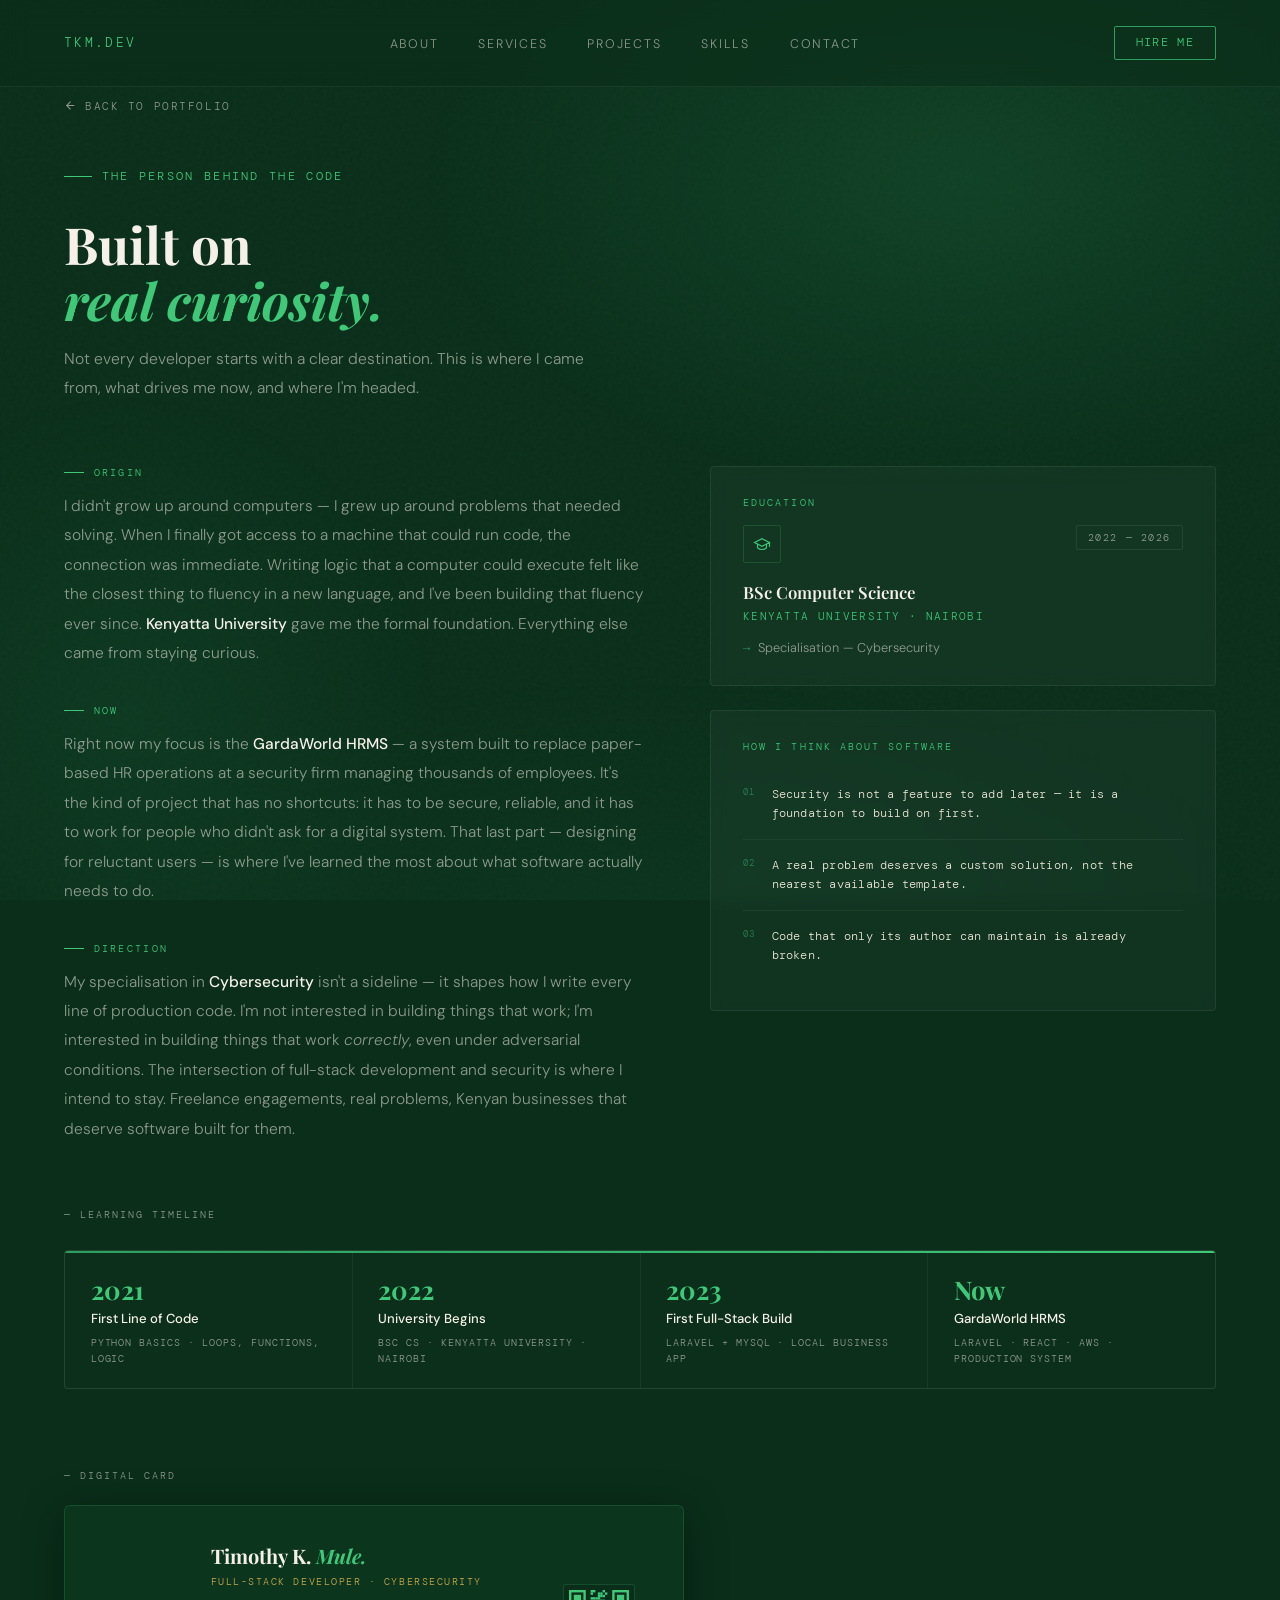
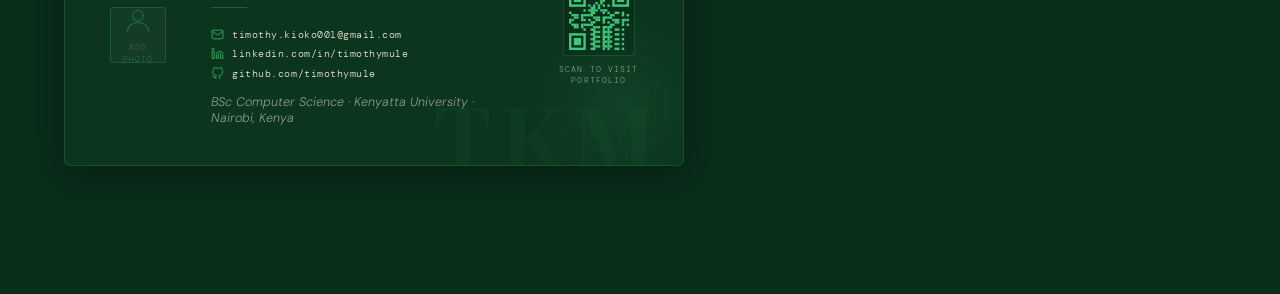
==== about.html @ 10a5f50e "feat: add about section with story, timeline, values and business card" ====
<!DOCTYPE html>
<html lang="en">
<head>
  <meta charset="UTF-8" />
  <meta name="viewport" content="width=device-width, initial-scale=1.0"/>
  <title>About — Timothy K. Mule</title>
  <link href="https://fonts.googleapis.com/css2?family=Playfair+Display:wght@400;600;700&family=DM+Sans:wght@300;400;500&family=DM+Mono:wght@400;500&display=swap" rel="stylesheet"/>
  <link rel="stylesheet" href="style.css"/>

</head>
<body>

  <div class="bg-glow"></div>

  <!-- NAV -->
  <nav>
    <div class="nav-logo">TKM.dev</div>
    <ul class="nav-links">
      <li><a href="index.html#about">About</a></li>
      <li><a href="index.html#services">Services</a></li>
      <li><a href="index.html#projects">Projects</a></li>
      <li><a href="index.html#skills">Skills</a></li>
      <li><a href="contact.html">Contact</a></li>
    </ul>
    <a href="mailto:timothy.kioko001@gmail.com" class="nav-cta">Hire Me</a>
    <button class="nav-hamburger" id="navToggle" aria-label="Toggle menu">
      <span></span>
      <span></span>
      <span></span>
    </button>
  </nav>

  <!-- MOBILE MENU -->
  <div class="nav-mobile" id="navMobile">
    <ul class="nav-mobile-links">
      <li><a href="index.html#about" onclick="closeMobileNav()">About</a></li>
      <li><a href="index.html#services" onclick="closeMobileNav()">Services</a></li>
      <li><a href="index.html#projects" onclick="closeMobileNav()">Projects</a></li>
      <li><a href="index.html#skills" onclick="closeMobileNav()">Skills</a></li>
      <li><a href="contact.html" onclick="closeMobileNav()">Contact</a></li>
    </ul>
    <a href="mailto:timothy.kioko001@gmail.com" class="nav-cta" style="display:inline-flex;">Hire Me</a>
  </div>

  <!-- ═══════════════════════════════════════ -->
  <!--              ABOUT SECTION             -->
  <!-- ═══════════════════════════════════════ -->
   
  <section class="about-section" id="about">

    <a href="index.html" class="back-link">
      <svg width="13" height="13" viewBox="0 0 24 24" fill="none" stroke="currentColor" stroke-width="2">
        <path d="M19 12H5M12 19l-7-7 7-7"/>
      </svg>
      Back to Portfolio
    </a>

    <!-- HEADER -->
    <div class="about-header fade-up">
      <div class="hero-tag">The Person Behind the Code</div>
      <h2 class="about-title">Built on<br><span>real curiosity.</span></h2>
      <p class="about-intro">
        Not every developer starts with a clear destination.
        This is where I came from, what drives me now, and where I'm headed.
      </p>
    </div>

    <!-- TWO COLUMN GRID -->
    <div class="about-grid">

      <!-- LEFT — THE STORY -->
      <div class="about-story">

        <div class="story-block fade-up delay-1">
          <div class="story-marker">Origin</div>
          <p class="story-text">
            I didn't grow up around computers — I grew up around problems that needed solving.
            When I finally got access to a machine that could run code, the connection was immediate.
            Writing logic that a computer could execute felt like the closest thing to fluency in a new language,
            and I've been building that fluency ever since. <strong>Kenyatta University</strong> gave me
            the formal foundation. Everything else came from staying curious.
          </p>
        </div>

        <div class="story-block fade-up delay-2">
          <div class="story-marker">Now</div>
          <p class="story-text">
            Right now my focus is the <strong>GardaWorld HRMS</strong> — a system built to replace
            paper-based HR operations at a security firm managing thousands of employees.
            It's the kind of project that has no shortcuts: it has to be secure, reliable,
            and it has to work for people who didn't ask for a digital system.
            That last part — designing for reluctant users — is where I've learned the most
            about what software actually needs to do.
          </p>
        </div>

        <div class="story-block fade-up delay-3">
          <div class="story-marker">Direction</div>
          <p class="story-text">
            My specialisation in <strong>Cybersecurity</strong> isn't a sideline — it shapes
            how I write every line of production code. I'm not interested in building things
            that work; I'm interested in building things that work <em>correctly</em>, even under
            adversarial conditions. The intersection of full-stack development and security
            is where I intend to stay. Freelance engagements, real problems, Kenyan businesses
            that deserve software built for them.
          </p>
        </div>

      </div>

      <!-- RIGHT — CARDS -->
      <div class="about-cards">

        <!-- EDUCATION CARD -->
        <div class="edu-card fade-up delay-1">
          <div class="stack-label">Education</div>
          <div class="edu-card-top">
            <div class="edu-icon">
              <svg width="18" height="18" viewBox="0 0 24 24" fill="none" stroke="currentColor" stroke-width="1.5">
                <path d="M22 10v6M2 10l10-5 10 5-10 5z"/>
                <path d="M6 12v5c3 3 9 3 12 0v-5"/>
              </svg>
            </div>
            <div class="edu-year">2022 — 2026</div>
          </div>
          <div class="edu-degree">BSc Computer Science</div>
          <div class="edu-school">Kenyatta University · Nairobi</div>
          <div class="edu-spec">Specialisation — Cybersecurity</div>
        </div>

        <!-- VALUES CARD -->
        <div class="values-card fade-up delay-2">
          <div class="stack-label">How I Think About Software</div>
          <ul class="values-list">
            <li class="value-item">
              <span class="value-number">01</span>
              <span class="value-text">Security is not a feature to add later — it is a foundation to build on first.</span>
            </li>
            <li class="value-item">
              <span class="value-number">02</span>
              <span class="value-text">A real problem deserves a custom solution, not the nearest available template.</span>
            </li>
            <li class="value-item">
              <span class="value-number">03</span>
              <span class="value-text">Code that only its author can maintain is already broken.</span>
            </li>
          </ul>
        </div>

      </div>

    </div><!-- /about-grid -->

    <!-- ─── LEARNING TIMELINE ─── -->
    <div class="about-timeline fade-up">
      <div class="timeline-label">— Learning Timeline</div>
      <div class="timeline-track" id="timelineTrack">

        <div class="timeline-node">
          <div class="timeline-year">2021</div>
          <div class="timeline-event">First Line of Code</div>
          <div class="timeline-desc">Python basics · Loops, functions, logic</div>
        </div>

        <div class="timeline-node">
          <div class="timeline-year">2022</div>
          <div class="timeline-event">University Begins</div>
          <div class="timeline-desc">BSc CS · Kenyatta University · Nairobi</div>
        </div>

        <div class="timeline-node">
          <div class="timeline-year">2023</div>
          <div class="timeline-event">First Full-Stack Build</div>
          <div class="timeline-desc">Laravel + MySQL · Local business app</div>
        </div>

        <div class="timeline-node">
          <div class="timeline-year">Now</div>
          <div class="timeline-event">GardaWorld HRMS</div>
          <div class="timeline-desc">Laravel · React · AWS · Production system</div>
        </div>

      </div>
    </div><!-- /timeline -->

    <!-- ─── BUSINESS CARD ─── -->
    <div class="biz-card-wrapper fade-up">
      <div class="biz-card-label">— Digital Card</div>

      <div class="biz-card">

        <!-- PHOTO -->
        <div class="biz-photo-col">
          <div class="biz-photo-frame">
            <!--
              REPLACE this block with:
              <img src="your-photo.jpg" alt="Timothy K. Mule" />
              once you have a professional headshot.
            -->
            <div class="biz-photo-placeholder">
              <svg width="32" height="32" viewBox="0 0 24 24" fill="none" stroke="currentColor" stroke-width="1">
                <circle cx="12" cy="8" r="4"/>
                <path d="M4 20c0-4 3.6-7 8-7s8 3 8 7"/>
              </svg>
              <div class="biz-photo-hint">Add<br>Photo</div>
            </div>
          </div>
        </div>

        <!-- INFO -->
        <div class="biz-info-col">
          <div class="biz-name">Timothy K. <span>Mule.</span></div>
          <div class="biz-role">Full-Stack Developer · Cybersecurity</div>
          <div class="biz-divider"></div>
          <div class="biz-contacts">
            <a href="mailto:timothy.kioko001@gmail.com" class="biz-contact-line">
              <svg class="biz-contact-icon" width="13" height="13" viewBox="0 0 24 24" fill="none" stroke="currentColor" stroke-width="1.8">
                <path d="M4 4h16c1.1 0 2 .9 2 2v12c0 1.1-.9 2-2 2H4c-1.1 0-2-.9-2-2V6c0-1.1.9-2 2-2z"/>
                <polyline points="22,6 12,13 2,6"/>
              </svg>
              <span class="biz-contact-text">timothy.kioko001@gmail.com</span>
            </a>
            <a href="https://linkedin.com/in/timothymule" target="_blank" class="biz-contact-line">
              <svg class="biz-contact-icon" width="13" height="13" viewBox="0 0 24 24" fill="none" stroke="currentColor" stroke-width="1.8">
                <path d="M16 8a6 6 0 016 6v7h-4v-7a2 2 0 00-2-2 2 2 0 00-2 2v7h-4v-7a6 6 0 016-6z"/>
                <rect x="2" y="9" width="4" height="12"/>
                <circle cx="4" cy="4" r="2"/>
              </svg>
              <span class="biz-contact-text">linkedin.com/in/timothymule</span>
            </a>
            <a href="https://github.com/timothymule" target="_blank" class="biz-contact-line">
              <svg class="biz-contact-icon" width="13" height="13" viewBox="0 0 24 24" fill="none" stroke="currentColor" stroke-width="1.8">
                <path d="M9 19c-5 1.5-5-2.5-7-3m14 6v-3.87a3.37 3.37 0 00-.94-2.61c3.14-.35 6.44-1.54 6.44-7A5.44 5.44 0 0020 4.77 5.07 5.07 0 0019.91 1S18.73.65 16 2.48a13.38 13.38 0 00-7 0C6.27.65 5.09 1 5.09 1A5.07 5.07 0 005 4.77a5.44 5.44 0 00-1.5 3.78c0 5.42 3.3 6.61 6.44 7A3.37 3.37 0 009 18.13V22"/>
              </svg>
              <span class="biz-contact-text">github.com/timothymule</span>
            </a>
          </div>
          <div class="biz-uni-line">
            <span class="biz-uni-text">BSc Computer Science · Kenyatta University · Nairobi, Kenya</span>
          </div>
        </div>

        <!-- QR CODE -->
        <div class="biz-qr-col">
          <!-- QR encodes: https://timothymule.github.io — replace URL to match your live domain -->
          <div class="biz-qr-frame">
            <svg xmlns="http://www.w3.org/2000/svg" width="200" height="200" viewBox="0 0 200 200">
              <rect width="200" height="200" fill="#0a2e1a"/>
              <!-- Finder: top-left -->
              <rect x="0" y="0" width="56" height="56" fill="#3ec878"/>
              <rect x="8" y="8" width="40" height="40" fill="#0a2e1a"/>
              <rect x="16" y="16" width="24" height="24" fill="#3ec878"/>
              <!-- Finder: top-right -->
              <rect x="144" y="0" width="56" height="56" fill="#3ec878"/>
              <rect x="152" y="8" width="40" height="40" fill="#0a2e1a"/>
              <rect x="160" y="16" width="24" height="24" fill="#3ec878"/>
              <!-- Finder: bottom-left -->
              <rect x="0" y="144" width="56" height="56" fill="#3ec878"/>
              <rect x="8" y="152" width="40" height="40" fill="#0a2e1a"/>
              <rect x="16" y="160" width="24" height="24" fill="#3ec878"/>
              <!-- Timing patterns -->
              <rect x="48" y="64" width="8" height="8" fill="#3ec878"/>
              <rect x="64" y="48" width="8" height="8" fill="#3ec878"/>
              <rect x="48" y="80" width="8" height="8" fill="#3ec878"/>
              <rect x="80" y="48" width="8" height="8" fill="#3ec878"/>
              <rect x="48" y="96" width="8" height="8" fill="#3ec878"/>
              <rect x="96" y="48" width="8" height="8" fill="#3ec878"/>
              <rect x="48" y="112" width="8" height="8" fill="#3ec878"/>
              <rect x="112" y="48" width="8" height="8" fill="#3ec878"/>
              <rect x="48" y="128" width="8" height="8" fill="#3ec878"/>
              <rect x="128" y="48" width="8" height="8" fill="#3ec878"/>
              <!-- Format / alignment modules -->
              <rect x="64" y="64" width="8" height="8" fill="#3ec878"/>
              <rect x="72" y="0" width="8" height="8" fill="#3ec878"/>
              <rect x="80" y="0" width="8" height="8" fill="#3ec878"/>
              <rect x="112" y="0" width="8" height="8" fill="#3ec878"/>
              <rect x="72" y="8" width="8" height="8" fill="#3ec878"/>
              <rect x="96" y="8" width="8" height="8" fill="#3ec878"/>
              <rect x="104" y="8" width="8" height="8" fill="#3ec878"/>
              <rect x="120" y="8" width="8" height="8" fill="#3ec878"/>
              <rect x="96" y="16" width="8" height="8" fill="#3ec878"/>
              <rect x="104" y="16" width="8" height="8" fill="#3ec878"/>
              <rect x="112" y="16" width="8" height="8" fill="#3ec878"/>
              <rect x="72" y="24" width="8" height="8" fill="#3ec878"/>
              <rect x="80" y="24" width="8" height="8" fill="#3ec878"/>
              <rect x="88" y="24" width="8" height="8" fill="#3ec878"/>
              <rect x="96" y="24" width="8" height="8" fill="#3ec878"/>
              <rect x="104" y="32" width="8" height="8" fill="#3ec878"/>
              <rect x="112" y="32" width="8" height="8" fill="#3ec878"/>
              <rect x="88" y="40" width="8" height="8" fill="#3ec878"/>
              <rect x="104" y="40" width="8" height="8" fill="#3ec878"/>
              <rect x="72" y="56" width="8" height="8" fill="#3ec878"/>
              <rect x="80" y="56" width="8" height="8" fill="#3ec878"/>
              <rect x="96" y="56" width="8" height="8" fill="#3ec878"/>
              <!-- Data region rows -->
              <rect x="72" y="64" width="8" height="8" fill="#3ec878"/>
              <rect x="80" y="64" width="8" height="8" fill="#3ec878"/>
              <rect x="88" y="64" width="8" height="8" fill="#3ec878"/>
              <rect x="104" y="64" width="8" height="8" fill="#3ec878"/>
              <rect x="112" y="64" width="8" height="8" fill="#3ec878"/>
              <rect x="120" y="64" width="8" height="8" fill="#3ec878"/>
              <rect x="0" y="72" width="8" height="8" fill="#3ec878"/>
              <rect x="72" y="72" width="8" height="8" fill="#3ec878"/>
              <rect x="80" y="72" width="8" height="8" fill="#3ec878"/>
              <rect x="112" y="72" width="8" height="8" fill="#3ec878"/>
              <rect x="128" y="72" width="8" height="8" fill="#3ec878"/>
              <rect x="152" y="72" width="8" height="8" fill="#3ec878"/>
              <rect x="160" y="72" width="8" height="8" fill="#3ec878"/>
              <rect x="176" y="72" width="8" height="8" fill="#3ec878"/>
              <rect x="8" y="80" width="8" height="8" fill="#3ec878"/>
              <rect x="16" y="80" width="8" height="8" fill="#3ec878"/>
              <rect x="24" y="80" width="8" height="8" fill="#3ec878"/>
              <rect x="40" y="80" width="8" height="8" fill="#3ec878"/>
              <rect x="56" y="80" width="8" height="8" fill="#3ec878"/>
              <rect x="64" y="80" width="8" height="8" fill="#3ec878"/>
              <rect x="72" y="80" width="8" height="8" fill="#3ec878"/>
              <rect x="136" y="80" width="8" height="8" fill="#3ec878"/>
              <rect x="144" y="80" width="8" height="8" fill="#3ec878"/>
              <rect x="176" y="80" width="8" height="8" fill="#3ec878"/>
              <rect x="192" y="80" width="8" height="8" fill="#3ec878"/>
              <rect x="16" y="88" width="8" height="8" fill="#3ec878"/>
              <rect x="24" y="88" width="8" height="8" fill="#3ec878"/>
              <rect x="40" y="88" width="8" height="8" fill="#3ec878"/>
              <rect x="80" y="88" width="8" height="8" fill="#3ec878"/>
              <rect x="88" y="88" width="8" height="8" fill="#3ec878"/>
              <rect x="96" y="88" width="8" height="8" fill="#3ec878"/>
              <rect x="112" y="88" width="8" height="8" fill="#3ec878"/>
              <rect x="120" y="88" width="8" height="8" fill="#3ec878"/>
              <rect x="128" y="88" width="8" height="8" fill="#3ec878"/>
              <rect x="136" y="88" width="8" height="8" fill="#3ec878"/>
              <rect x="0" y="96" width="8" height="8" fill="#3ec878"/>
              <rect x="8" y="96" width="8" height="8" fill="#3ec878"/>
              <rect x="40" y="96" width="8" height="8" fill="#3ec878"/>
              <rect x="64" y="96" width="8" height="8" fill="#3ec878"/>
              <rect x="88" y="96" width="8" height="8" fill="#3ec878"/>
              <rect x="96" y="96" width="8" height="8" fill="#3ec878"/>
              <rect x="112" y="96" width="8" height="8" fill="#3ec878"/>
              <rect x="144" y="96" width="8" height="8" fill="#3ec878"/>
              <rect x="152" y="96" width="8" height="8" fill="#3ec878"/>
              <rect x="160" y="96" width="8" height="8" fill="#3ec878"/>
              <rect x="176" y="96" width="8" height="8" fill="#3ec878"/>
              <rect x="184" y="96" width="8" height="8" fill="#3ec878"/>
              <rect x="192" y="96" width="8" height="8" fill="#3ec878"/>
              <rect x="0" y="104" width="8" height="8" fill="#3ec878"/>
              <rect x="72" y="104" width="8" height="8" fill="#3ec878"/>
              <rect x="80" y="104" width="8" height="8" fill="#3ec878"/>
              <rect x="112" y="104" width="8" height="8" fill="#3ec878"/>
              <rect x="128" y="104" width="8" height="8" fill="#3ec878"/>
              <rect x="152" y="104" width="8" height="8" fill="#3ec878"/>
              <rect x="160" y="104" width="8" height="8" fill="#3ec878"/>
              <rect x="176" y="104" width="8" height="8" fill="#3ec878"/>
              <rect x="8" y="112" width="8" height="8" fill="#3ec878"/>
              <rect x="16" y="112" width="8" height="8" fill="#3ec878"/>
              <rect x="24" y="112" width="8" height="8" fill="#3ec878"/>
              <rect x="40" y="112" width="8" height="8" fill="#3ec878"/>
              <rect x="56" y="112" width="8" height="8" fill="#3ec878"/>
              <rect x="64" y="112" width="8" height="8" fill="#3ec878"/>
              <rect x="72" y="112" width="8" height="8" fill="#3ec878"/>
              <rect x="136" y="112" width="8" height="8" fill="#3ec878"/>
              <rect x="144" y="112" width="8" height="8" fill="#3ec878"/>
              <rect x="176" y="112" width="8" height="8" fill="#3ec878"/>
              <rect x="192" y="112" width="8" height="8" fill="#3ec878"/>
              <rect x="16" y="120" width="8" height="8" fill="#3ec878"/>
              <rect x="24" y="120" width="8" height="8" fill="#3ec878"/>
              <rect x="40" y="120" width="8" height="8" fill="#3ec878"/>
              <rect x="80" y="120" width="8" height="8" fill="#3ec878"/>
              <rect x="88" y="120" width="8" height="8" fill="#3ec878"/>
              <rect x="96" y="120" width="8" height="8" fill="#3ec878"/>
              <rect x="112" y="120" width="8" height="8" fill="#3ec878"/>
              <rect x="120" y="120" width="8" height="8" fill="#3ec878"/>
              <rect x="128" y="120" width="8" height="8" fill="#3ec878"/>
              <rect x="136" y="120" width="8" height="8" fill="#3ec878"/>
              <rect x="72" y="128" width="8" height="8" fill="#3ec878"/>
              <rect x="80" y="128" width="8" height="8" fill="#3ec878"/>
              <rect x="112" y="128" width="8" height="8" fill="#3ec878"/>
              <rect x="128" y="128" width="8" height="8" fill="#3ec878"/>
              <rect x="152" y="128" width="8" height="8" fill="#3ec878"/>
              <rect x="160" y="128" width="8" height="8" fill="#3ec878"/>
              <rect x="176" y="128" width="8" height="8" fill="#3ec878"/>
              <rect x="80" y="136" width="8" height="8" fill="#3ec878"/>
              <rect x="88" y="136" width="8" height="8" fill="#3ec878"/>
              <rect x="96" y="136" width="8" height="8" fill="#3ec878"/>
              <rect x="112" y="136" width="8" height="8" fill="#3ec878"/>
              <rect x="120" y="136" width="8" height="8" fill="#3ec878"/>
              <rect x="128" y="136" width="8" height="8" fill="#3ec878"/>
              <rect x="136" y="136" width="8" height="8" fill="#3ec878"/>
              <rect x="72" y="144" width="8" height="8" fill="#3ec878"/>
              <rect x="80" y="144" width="8" height="8" fill="#3ec878"/>
              <rect x="112" y="144" width="8" height="8" fill="#3ec878"/>
              <rect x="128" y="144" width="8" height="8" fill="#3ec878"/>
              <rect x="152" y="144" width="8" height="8" fill="#3ec878"/>
              <rect x="160" y="144" width="8" height="8" fill="#3ec878"/>
              <rect x="176" y="144" width="8" height="8" fill="#3ec878"/>
              <rect x="80" y="152" width="8" height="8" fill="#3ec878"/>
              <rect x="88" y="152" width="8" height="8" fill="#3ec878"/>
              <rect x="96" y="152" width="8" height="8" fill="#3ec878"/>
              <rect x="112" y="152" width="8" height="8" fill="#3ec878"/>
              <rect x="120" y="152" width="8" height="8" fill="#3ec878"/>
              <rect x="128" y="152" width="8" height="8" fill="#3ec878"/>
              <rect x="136" y="152" width="8" height="8" fill="#3ec878"/>
              <rect x="72" y="160" width="8" height="8" fill="#3ec878"/>
              <rect x="80" y="160" width="8" height="8" fill="#3ec878"/>
              <rect x="112" y="160" width="8" height="8" fill="#3ec878"/>
              <rect x="128" y="160" width="8" height="8" fill="#3ec878"/>
              <rect x="152" y="160" width="8" height="8" fill="#3ec878"/>
              <rect x="160" y="160" width="8" height="8" fill="#3ec878"/>
              <rect x="176" y="160" width="8" height="8" fill="#3ec878"/>
              <rect x="80" y="168" width="8" height="8" fill="#3ec878"/>
              <rect x="88" y="168" width="8" height="8" fill="#3ec878"/>
              <rect x="96" y="168" width="8" height="8" fill="#3ec878"/>
              <rect x="112" y="168" width="8" height="8" fill="#3ec878"/>
              <rect x="120" y="168" width="8" height="8" fill="#3ec878"/>
              <rect x="128" y="168" width="8" height="8" fill="#3ec878"/>
              <rect x="136" y="168" width="8" height="8" fill="#3ec878"/>
              <rect x="72" y="176" width="8" height="8" fill="#3ec878"/>
              <rect x="80" y="176" width="8" height="8" fill="#3ec878"/>
              <rect x="112" y="176" width="8" height="8" fill="#3ec878"/>
              <rect x="128" y="176" width="8" height="8" fill="#3ec878"/>
              <rect x="152" y="176" width="8" height="8" fill="#3ec878"/>
              <rect x="160" y="176" width="8" height="8" fill="#3ec878"/>
              <rect x="176" y="176" width="8" height="8" fill="#3ec878"/>
              <rect x="80" y="184" width="8" height="8" fill="#3ec878"/>
              <rect x="88" y="184" width="8" height="8" fill="#3ec878"/>
              <rect x="96" y="184" width="8" height="8" fill="#3ec878"/>
              <rect x="112" y="184" width="8" height="8" fill="#3ec878"/>
              <rect x="120" y="184" width="8" height="8" fill="#3ec878"/>
              <rect x="128" y="184" width="8" height="8" fill="#3ec878"/>
              <rect x="136" y="184" width="8" height="8" fill="#3ec878"/>
              <rect x="72" y="192" width="8" height="8" fill="#3ec878"/>
              <rect x="80" y="192" width="8" height="8" fill="#3ec878"/>
              <rect x="112" y="192" width="8" height="8" fill="#3ec878"/>
              <rect x="128" y="192" width="8" height="8" fill="#3ec878"/>
              <rect x="152" y="192" width="8" height="8" fill="#3ec878"/>
              <rect x="160" y="192" width="8" height="8" fill="#3ec878"/>
              <rect x="176" y="192" width="8" height="8" fill="#3ec878"/>
            </svg>
          </div>
          <div class="biz-qr-label">Scan to visit<br>portfolio</div>
        </div>

      </div><!-- /biz-card -->
    </div><!-- /biz-card-wrapper -->

  </section><!-- /about-section -->


  <script src="nav.js"></script>
  <script>
    // ── INTERSECTION OBSERVER — scroll-triggered fade-up ──
    const observer = new IntersectionObserver((entries) => {
      entries.forEach(entry => {
        if (entry.isIntersecting) {
          entry.target.classList.add('visible');
          // Animate timeline progress bar separately
          if (entry.target.id === 'timelineTrack') {
            entry.target.classList.add('visible');
          }
          observer.unobserve(entry.target);
        }
      });
    }, { threshold: 0.12 });

    document.querySelectorAll('.fade-up').forEach(el => observer.observe(el));
    const track = document.getElementById('timelineTrack');
    if (track) observer.observe(track);
  </script>

</body>
</html>
---- style.css ----
*, *::before, *::after { margin: 0; padding: 0; box-sizing: border-box; }

:root {
  --green-deep:    #0a2e1a;
  --green-dark:    #0f3d24;
  --green-mid:     #1a5c38;
  --green-accent:  #2d9e5f;
  --green-bright:  #3ec878;
  --green-glow:    #5dde8e;
  --cream:         #f5f0e8;
  --cream-dark:    #ede7d9;
  --gold:          #c8a84b;
  --white:         #ffffff;
  --text-muted:    rgba(245,240,232,0.55);
}

html { scroll-behavior: smooth; }

body {
  background-color: var(--green-deep);
  color: var(--cream);
  font-family: 'DM Sans', sans-serif;
  font-weight: 300;
  min-height: 100vh;
  overflow-x: hidden;
}

/* ── NOISE OVERLAY ── */
body::before {
  content: '';
  position: fixed;
  inset: 0;
  background-image: url("data:image/svg+xml,%3Csvg viewBox='0 0 256 256' xmlns='http://www.w3.org/2000/svg'%3E%3Cfilter id='noise'%3E%3CfeTurbulence type='fractalNoise' baseFrequency='0.9' numOctaves='4' stitchTiles='stitch'/%3E%3C/filter%3E%3Crect width='100%25' height='100%25' filter='url(%23noise)' opacity='1'/%3E%3C/svg%3E");
  opacity: 0.03;
  pointer-events: none;
  z-index: 0;
}

/* ── RADIAL GLOW BACKGROUND ── */
.bg-glow {
  position: fixed;
  inset: 0;
  pointer-events: none;
  z-index: 0;
  background:
    radial-gradient(ellipse 60% 50% at 75% 20%, rgba(45,158,95,0.18) 0%, transparent 70%),
    radial-gradient(ellipse 40% 60% at 10% 80%, rgba(26,92,56,0.25) 0%, transparent 60%),
    radial-gradient(ellipse 80% 40% at 50% 100%, rgba(15,61,36,0.4) 0%, transparent 60%);
}

/* ── NAV ── */
nav {
  position: fixed;
  top: 0; left: 0; right: 0;
  z-index: 100;
  display: flex;
  justify-content: space-between;
  align-items: center;
  padding: 1.6rem 4rem;
  border-bottom: 1px solid rgba(255,255,255,0.06);
  backdrop-filter: blur(12px);
  background: rgba(10,46,26,0.6);
  animation: fadeDown 0.8s ease both;
}

.nav-logo {
  font-family: 'DM Mono', monospace;
  font-size: 0.8rem;
  letter-spacing: 0.18em;
  color: var(--green-bright);
  text-transform: uppercase;
}

.nav-links {
  display: flex;
  gap: 2.5rem;
  list-style: none;
}

.nav-links a {
  font-size: 0.78rem;
  letter-spacing: 0.14em;
  text-transform: uppercase;
  color: var(--text-muted);
  text-decoration: none;
  transition: color 0.25s;
}

.nav-links a:hover { color: var(--cream); }

.nav-cta {
  font-family: 'DM Mono', monospace;
  font-size: 0.72rem;
  letter-spacing: 0.12em;
  text-transform: uppercase;
  color: var(--green-bright);
  border: 1px solid var(--green-accent);
  padding: 0.55rem 1.3rem;
  text-decoration: none;
  border-radius: 2px;
  transition: background 0.25s, color 0.25s;
}

.nav-cta:hover {
  background: var(--green-accent);
  color: var(--white);
}

/* ── HERO ── */
.hero {
  position: relative;
  z-index: 1;
  min-height: 100vh;
  display: grid;
  grid-template-columns: 1fr 1fr;
  align-items: center;
  padding: 0 4rem;
  gap: 4rem;
}

.hero-left {
  padding-top: 5rem;
  animation: fadeUp 1s ease 0.3s both;
}

.hero-tag {
  display: inline-flex;
  align-items: center;
  gap: 0.6rem;
  font-family: 'DM Mono', monospace;
  font-size: 0.72rem;
  letter-spacing: 0.2em;
  text-transform: uppercase;
  color: var(--green-bright);
  margin-bottom: 2rem;
}

.hero-tag::before {
  content: '';
  display: block;
  width: 28px;
  height: 1px;
  background: var(--green-bright);
}

.hero-name {
  font-family: 'Playfair Display', serif;
  font-size: clamp(3rem, 5.5vw, 5.2rem);
  font-weight: 700;
  line-height: 1.05;
  color: var(--cream);
  margin-bottom: 1rem;
}

.hero-name span {
  color: var(--green-bright);
  font-style: italic;
}

.hero-title {
  font-family: 'DM Mono', monospace;
  font-size: 0.82rem;
  letter-spacing: 0.16em;
  color: var(--gold);
  text-transform: uppercase;
  margin-bottom: 1.8rem;
}

.hero-desc {
  font-size: 1rem;
  line-height: 1.85;
  color: var(--text-muted);
  max-width: 480px;
  margin-bottom: 3rem;
}

.hero-desc strong {
  color: var(--cream);
  font-weight: 500;
}

.hero-actions {
  display: flex;
  align-items: center;
  gap: 1.5rem;
}

.btn-primary {
  display: inline-flex;
  align-items: center;
  gap: 0.6rem;
  background: var(--green-accent);
  color: var(--white);
  font-family: 'DM Sans', sans-serif;
  font-size: 0.82rem;
  font-weight: 500;
  letter-spacing: 0.08em;
  text-transform: uppercase;
  padding: 0.9rem 2rem;
  border-radius: 2px;
  text-decoration: none;
  border: none;
  cursor: pointer;
  transition: background 0.25s, transform 0.2s;
}

.btn-primary:hover {
  background: var(--green-bright);
  color: var(--green-deep);
  transform: translateY(-2px);
}

/* ── FOCUS OUTLINES — replace browser purple with green ── */
.btn-primary:focus-visible {
  outline: 2px solid var(--green-accent);
  outline-offset: 3px;
}

.back-link:focus-visible {
  outline: 2px solid var(--green-accent);
  outline-offset: 3px;
}

.btn-primary:focus:not(:focus-visible),
.back-link:focus:not(:focus-visible) {
  outline: none;
}

.btn-ghost {
  font-size: 0.82rem;
  letter-spacing: 0.08em;
  text-transform: uppercase;
  color: var(--text-muted);
  text-decoration: none;
  display: flex;
  align-items: center;
  gap: 0.4rem;
  transition: color 0.25s;
}

.btn-ghost:hover { color: var(--cream); }

.btn-ghost svg { transition: transform 0.25s; }
.btn-ghost:hover svg { transform: translateX(4px); }

/* ── HERO RIGHT ── */
.hero-right {
  padding-top: 5rem;
  animation: fadeUp 1s ease 0.5s both;
  display: flex;
  flex-direction: column;
  gap: 1.5rem;
}

/* ── STACK CARD ── */
.stack-card {
  background: rgba(255,255,255,0.03);
  border: 1px solid rgba(255,255,255,0.07);
  border-radius: 4px;
  padding: 1.8rem 2rem;
  backdrop-filter: blur(8px);
  transition: border-color 0.3s, background 0.3s;
}

.stack-card:hover {
  border-color: rgba(61,200,120,0.3);
  background: rgba(45,158,95,0.06);
}

.stack-label {
  font-family: 'DM Mono', monospace;
  font-size: 0.65rem;
  letter-spacing: 0.2em;
  text-transform: uppercase;
  color: var(--green-bright);
  margin-bottom: 1rem;
}

.stack-pills {
  display: flex;
  flex-wrap: wrap;
  gap: 0.5rem;
}

.pill {
  font-family: 'DM Mono', monospace;
  font-size: 0.7rem;
  padding: 0.35rem 0.9rem;
  border-radius: 2px;
  border: 1px solid rgba(255,255,255,0.1);
  color: var(--cream-dark);
  letter-spacing: 0.06em;
  background: rgba(255,255,255,0.03);
  transition: border-color 0.2s, color 0.2s;
}

.pill:hover {
  border-color: var(--green-accent);
  color: var(--green-bright);
}

/* ── AVAILABILITY BADGE ── */
.availability {
  display: inline-flex;
  align-items: center;
  gap: 0.6rem;
  font-family: 'DM Mono', monospace;
  font-size: 0.7rem;
  letter-spacing: 0.14em;
  text-transform: uppercase;
  color: var(--green-bright);
  border: 1px solid rgba(61,200,120,0.25);
  padding: 0.6rem 1.2rem;
  border-radius: 2px;
  background: rgba(61,200,120,0.05);
  width: fit-content;
}

/* ── DOTS ── */
.dot {
  width: 7px;
  height: 7px;
  background: var(--green-bright);
  border-radius: 50%;
  animation: pulse 2s ease infinite;
}

.dot-gold {
  width: 7px;
  height: 7px;
  background: var(--gold);
  border-radius: 50%;
  animation: pulse 2s ease infinite;
}

/* ── STAT ROW ── */
.stat-row {
  display: grid;
  grid-template-columns: repeat(3, 1fr);
  gap: 1px;
  background: rgba(255,255,255,0.06);
  border: 1px solid rgba(255,255,255,0.06);
  border-radius: 4px;
  overflow: hidden;
}

.stat {
  background: rgba(10,46,26,0.8);
  padding: 1.4rem 1.2rem;
  text-align: center;
}

.stat-number {
  font-family: 'Playfair Display', serif;
  font-size: 1.9rem;
  font-weight: 700;
  color: var(--green-bright);
  line-height: 1;
  margin-bottom: 0.4rem;
}

.stat-label {
  font-family: 'DM Mono', monospace;
  font-size: 0.6rem;
  letter-spacing: 0.14em;
  text-transform: uppercase;
  color: var(--text-muted);
}

/* ── SCROLL INDICATOR ── */
.scroll-hint {
  position: absolute;
  bottom: 2.5rem;
  left: 50%;
  transform: translateX(-50%);
  display: flex;
  flex-direction: column;
  align-items: center;
  gap: 0.5rem;
  font-family: 'DM Mono', monospace;
  font-size: 0.6rem;
  letter-spacing: 0.2em;
  text-transform: uppercase;
  color: var(--text-muted);
  animation: fadeUp 1s ease 1.2s both;
}

.scroll-line {
  width: 1px;
  height: 40px;
  background: linear-gradient(to bottom, var(--green-accent), transparent);
  animation: scrollLine 2s ease infinite;
}

/* ── DECORATIVE CORNER ── */
.corner-mark {
  position: absolute;
  top: 6rem;
  right: 4rem;
  font-family: 'DM Mono', monospace;
  font-size: 0.6rem;
  letter-spacing: 0.18em;
  color: var(--text-muted);
  writing-mode: vertical-rl;
  text-transform: uppercase;
  animation: fadeUp 1s ease 0.8s both;
}

/* ── CURRENTLY BUILDING TEXT ── */
.building-text {
  font-size: 0.88rem;
  line-height: 1.7;
  color: var(--cream-dark);
}

.building-text strong {
  color: var(--green-bright);
}

/* ── HINT TEXT (test card) ── */
.hint {
  font-family: 'DM Mono', monospace;
  font-size: 0.65rem;
  letter-spacing: 0.14em;
  text-transform: uppercase;
  color: var(--text-muted);
  text-align: center;
}

/* ── ANIMATIONS ── */
@keyframes fadeUp {
  from { opacity: 0; transform: translateY(24px); }
  to   { opacity: 1; transform: translateY(0); }
}

@keyframes fadeDown {
  from { opacity: 0; transform: translateY(-12px); }
  to   { opacity: 1; transform: translateY(0); }
}

@keyframes pulse {
  0%, 100% { opacity: 1; transform: scale(1); }
  50%       { opacity: 0.5; transform: scale(0.85); }
}

@keyframes scrollLine {
  0%   { transform: scaleY(0); transform-origin: top; }
  50%  { transform: scaleY(1); transform-origin: top; }
  51%  { transform: scaleY(1); transform-origin: bottom; }
  100% { transform: scaleY(0); transform-origin: bottom; }
}

/* ── PROJECT CARD ── */
.project-card {
  display: block;
  text-decoration: none;
  background: rgba(255,255,255,0.03);
  border: 1px solid rgba(255,255,255,0.07);
  border-radius: 4px;
  padding: 1.8rem 2rem;
  backdrop-filter: blur(8px);
  transition: border-color 0.3s, background 0.3s, transform 0.25s;
  cursor: pointer;
}

.project-card:hover {
  border-color: rgba(61,200,120,0.4);
  background: rgba(45,158,95,0.07);
  transform: translateY(-3px);
}

.project-card-top {
  display: flex;
  justify-content: space-between;
  align-items: center;
  margin-bottom: 0.8rem;
}

.project-status {
  display: inline-flex;
  align-items: center;
  gap: 0.4rem;
  font-family: 'DM Mono', monospace;
  font-size: 0.62rem;
  letter-spacing: 0.14em;
  text-transform: uppercase;
  color: var(--gold);
}

.project-headline {
  font-family: 'Playfair Display', serif;
  font-size: 1.5rem;
  font-weight: 700;
  color: var(--cream);
  margin-bottom: 0.3rem;
  line-height: 1.2;
}

.project-subline {
  font-size: 0.82rem;
  color: var(--text-muted);
  margin-bottom: 0.9rem;
  font-style: italic;
}

.project-card-footer {
  display: flex;
  justify-content: space-between;
  align-items: center;
  margin-top: 1.2rem;
  flex-wrap: wrap;
  gap: 0.8rem;
}

.project-arrow {
  display: inline-flex;
  align-items: center;
  gap: 0.4rem;
  font-family: 'DM Mono', monospace;
  font-size: 0.68rem;
  letter-spacing: 0.12em;
  text-transform: uppercase;
  color: var(--green-bright);
  white-space: nowrap;
  transition: gap 0.2s;
}

.project-card:hover .project-arrow { gap: 0.7rem; }

/* ── PROJECT DETAIL PAGE ── */
.project-hero {
  position: relative;
  z-index: 1;
  padding: 8rem 4rem 4rem;
  max-width: 900px;
  margin: 0 auto;
  animation: fadeUp 1s ease 0.2s both;
}

.back-link {
  display: inline-flex;
  align-items: center;
  gap: 0.5rem;
  font-family: 'DM Mono', monospace;
  font-size: 0.7rem;
  letter-spacing: 0.14em;
  text-transform: uppercase;
  color: var(--text-muted);
  text-decoration: none;
  margin-bottom: 3rem;
  transition: color 0.25s;
}

.back-link:hover { color: var(--green-bright); }
.back-link svg { transition: transform 0.25s; }
.back-link:hover svg { transform: translateX(-4px); }

.project-page-tag {
  display: inline-flex;
  align-items: center;
  gap: 0.6rem;
  font-family: 'DM Mono', monospace;
  font-size: 0.7rem;
  letter-spacing: 0.2em;
  text-transform: uppercase;
  color: var(--green-bright);
  margin-bottom: 1.2rem;
}

.project-page-tag::before {
  content: '';
  display: block;
  width: 24px;
  height: 1px;
  background: var(--green-bright);
}

.project-page-title {
  font-family: 'Playfair Display', serif;
  font-size: clamp(2.2rem, 4.5vw, 3.8rem);
  font-weight: 700;
  line-height: 1.1;
  color: var(--cream);
  margin-bottom: 0.6rem;
}

.project-page-title span {
  color: var(--green-bright);
  font-style: italic;
}

.project-page-subtitle {
  font-size: 1rem;
  color: var(--text-muted);
  margin-bottom: 2.5rem;
  font-style: italic;
}

.project-meta-row {
  display: flex;
  flex-wrap: wrap;
  gap: 2rem;
  padding: 1.5rem 0;
  border-top: 1px solid rgba(255,255,255,0.06);
  border-bottom: 1px solid rgba(255,255,255,0.06);
  margin-bottom: 3.5rem;
}

.project-meta-item {
  display: flex;
  flex-direction: column;
  gap: 0.3rem;
}

.meta-label {
  font-family: 'DM Mono', monospace;
  font-size: 0.6rem;
  letter-spacing: 0.18em;
  text-transform: uppercase;
  color: var(--text-muted);
}

.meta-value {
  font-size: 0.88rem;
  color: var(--cream);
  font-weight: 500;
}

.project-body {
  display: flex;
  flex-direction: column;
  gap: 3rem;
  padding-bottom: 6rem;
}

.section-block {
  display: flex;
  flex-direction: column;
  gap: 1rem;
}

.section-number {
  font-family: 'DM Mono', monospace;
  font-size: 0.65rem;
  letter-spacing: 0.2em;
  text-transform: uppercase;
  color: var(--green-bright);
}

.section-title {
  font-family: 'Playfair Display', serif;
  font-size: 1.5rem;
  font-weight: 600;
  color: var(--cream);
  margin-bottom: 0.4rem;
}

.section-text {
  font-size: 0.96rem;
  line-height: 1.9;
  color: var(--text-muted);
}

.section-text strong {
  color: var(--cream);
  font-weight: 500;
}

.objective-list {
  list-style: none;
  display: flex;
  flex-direction: column;
  gap: 0.8rem;
  margin-top: 0.5rem;
}

.objective-list li {
  display: flex;
  gap: 1rem;
  font-size: 0.92rem;
  line-height: 1.7;
  color: var(--text-muted);
}

.objective-list li::before {
  content: '→';
  color: var(--green-bright);
  font-family: 'DM Mono', monospace;
  flex-shrink: 0;
  margin-top: 0.1rem;
}

.divider {
  height: 1px;
  background: rgba(255,255,255,0.06);
}

.outcome-grid {
  display: grid;
  grid-template-columns: repeat(3, 1fr);
  gap: 1px;
  background: rgba(255,255,255,0.06);
  border: 1px solid rgba(255,255,255,0.06);
  border-radius: 4px;
  overflow: hidden;
  margin-top: 0.5rem;
}

.outcome-item {
  background: rgba(10,46,26,0.8);
  padding: 1.5rem 1.2rem;
  text-align: center;
}

.outcome-value {
  font-family: 'Playfair Display', serif;
  font-size: 2rem;
  font-weight: 700;
  color: var(--green-bright);
  line-height: 1;
  margin-bottom: 0.5rem;
}

.outcome-label {
  font-family: 'DM Mono', monospace;
  font-size: 0.6rem;
  letter-spacing: 0.14em;
  text-transform: uppercase;
  color: var(--text-muted);
  line-height: 1.5;
}

/* ── CONTACT PAGE ── */
.contact-page {
  position: relative;
  z-index: 1;
  max-width: 1100px;
  margin: 0 auto;
  padding: 8rem 4rem 6rem;
  animation: fadeUp 1s ease 0.2s both;
}

.contact-header {
  max-width: 600px;
  margin-bottom: 4rem;
}

.contact-title {
  font-family: 'Playfair Display', serif;
  font-size: clamp(2.2rem, 4.5vw, 3.8rem);
  font-weight: 700;
  line-height: 1.1;
  color: var(--cream);
  margin-bottom: 1rem;
}

.contact-title span {
  color: var(--green-bright);
  font-style: italic;
}

.contact-intro {
  font-size: 0.98rem;
  line-height: 1.85;
  color: var(--text-muted);
}

.contact-grid {
  display: grid;
  grid-template-columns: 1.2fr 1fr;
  gap: 4rem;
  align-items: start;
}

/* ── FORM ── */
.contact-form-col { display: flex; flex-direction: column; gap: 1.5rem; }

.contact-form { display: flex; flex-direction: column; gap: 1.2rem; }

.form-row {
  display: grid;
  grid-template-columns: 1fr 1fr;
  gap: 1rem;
}

.form-group { display: flex; flex-direction: column; gap: 0.5rem; }

.form-label {
  font-family: 'DM Mono', monospace;
  font-size: 0.62rem;
  letter-spacing: 0.16em;
  text-transform: uppercase;
  color: var(--text-muted);
}

.form-input {
  background: rgba(255,255,255,0.03);
  border: 1px solid rgba(255,255,255,0.08);
  border-radius: 2px;
  padding: 0.85rem 1rem;
  color: var(--cream);
  font-family: 'DM Sans', sans-serif;
  font-size: 0.88rem;
  font-weight: 300;
  outline: none;
  transition: border-color 0.25s, background 0.25s;
  width: 100%;
}

.form-input::placeholder { color: rgba(245,240,232,0.25); }

.form-input:focus {
  border-color: var(--green-accent);
  background: rgba(45,158,95,0.05);
}

.form-select {
  cursor: pointer;
  appearance: none;
  background-image: url("data:image/svg+xml,%3Csvg xmlns='http://www.w3.org/2000/svg' width='12' height='12' viewBox='0 0 24 24' fill='none' stroke='rgba(245,240,232,0.4)' stroke-width='2'%3E%3Cpath d='M6 9l6 6 6-6'/%3E%3C/svg%3E");
  background-repeat: no-repeat;
  background-position: right 1rem center;
}

.form-select option { background: var(--green-dark); color: var(--cream); }

.form-textarea {
  resize: vertical;
  min-height: 140px;
  line-height: 1.7;
}

.form-submit { margin-top: 0.5rem; align-self: flex-start; }

/* ── INFO COLUMN ── */
.contact-info-col { display: flex; flex-direction: column; gap: 1.5rem; }

.contact-info-card {
  background: rgba(255,255,255,0.03);
  border: 1px solid rgba(255,255,255,0.07);
  border-radius: 4px;
  padding: 1.6rem 1.8rem;
  display: flex;
  flex-direction: column;
  gap: 1rem;
}

.contact-info-item {
  display: flex;
  align-items: center;
  gap: 1rem;
  text-decoration: none;
  padding: 0.6rem 0;
  border-bottom: 1px solid rgba(255,255,255,0.04);
  transition: opacity 0.2s;
}

.contact-info-item:last-child { border-bottom: none; }
.contact-info-item:hover { opacity: 0.75; }

.contact-info-icon {
  width: 36px;
  height: 36px;
  border: 1px solid rgba(255,255,255,0.08);
  border-radius: 2px;
  display: flex;
  align-items: center;
  justify-content: center;
  color: var(--green-bright);
  flex-shrink: 0;
}

.contact-info-text { display: flex; flex-direction: column; gap: 0.15rem; }

.contact-info-label {
  font-family: 'DM Mono', monospace;
  font-size: 0.58rem;
  letter-spacing: 0.16em;
  text-transform: uppercase;
  color: var(--text-muted);
}

.contact-info-value {
  font-size: 0.82rem;
  color: var(--cream-dark);
}

/* ── EXPECT LIST ── */
.expect-list {
  list-style: none;
  display: flex;
  flex-direction: column;
  gap: 0.75rem;
}

.expect-list li {
  display: flex;
  align-items: flex-start;
  gap: 0.75rem;
  font-size: 0.84rem;
  line-height: 1.6;
  color: var(--text-muted);
}

.expect-dot {
  width: 5px;
  height: 5px;
  background: var(--green-accent);
  border-radius: 50%;
  flex-shrink: 0;
  margin-top: 0.45rem;
}

/* ── LOCATION ── */
.contact-location {
  display: flex;
  flex-direction: column;
  gap: 0.4rem;
}

.location-value {
  font-size: 0.84rem;
  color: var(--cream-dark);
}

/* ── RESPONSIVE ── */
@media (max-width: 900px) {
  nav { padding: 1.4rem 2rem; }
  .nav-links { display: none; }

  .hero {
    grid-template-columns: 1fr;
    padding: 0 2rem;
    padding-top: 5rem;
    gap: 2.5rem;
    min-height: unset;
    padding-bottom: 4rem;
  }

  .hero-right { padding-top: 0; }

  .corner-mark {
    position: static;
    writing-mode: horizontal-tb;
    font-size: 0.65rem;
    text-align: center;
    margin-top: 0.5rem;
    opacity: 0.5;
  }

  .scroll-hint { display: none; }

  .project-hero { padding: 7rem 2rem 3rem; }
  .outcome-grid { grid-template-columns: 1fr 1fr; }
  .project-meta-row { gap: 1.2rem; }

  .contact-page { padding: 7rem 2rem 4rem; }
  .contact-grid { grid-template-columns: 1fr; gap: 2.5rem; }
  .form-row { grid-template-columns: 1fr; }
}
/* ── HAMBURGER MENU ── */
.nav-hamburger {
  display: none;
  flex-direction: column;
  justify-content: center;
  gap: 5px;
  background: none;
  border: none;
  cursor: pointer;
  padding: 0.3rem;
  z-index: 200;
}

.nav-hamburger span {
  display: block;
  width: 22px;
  height: 1.5px;
  background: var(--cream);
  border-radius: 2px;
  transition: transform 0.3s ease, opacity 0.3s ease;
  transform-origin: center;
}

.nav-hamburger.open span:nth-child(1) {
  transform: translateY(6.5px) rotate(45deg);
}

.nav-hamburger.open span:nth-child(2) {
  opacity: 0;
}

.nav-hamburger.open span:nth-child(3) {
  transform: translateY(-6.5px) rotate(-45deg);
}

/* ── MOBILE MENU PANEL ── */
.nav-mobile {
  display: none;
  position: fixed;
  top: 0; left: 0; right: 0;
  z-index: 99;
  background: rgba(10,46,26,0.97);
  backdrop-filter: blur(16px);
  padding: 6rem 2rem 3rem;
  flex-direction: column;
  gap: 2rem;
  border-bottom: 1px solid rgba(255,255,255,0.06);
  transform: translateY(-100%);
  transition: transform 0.35s ease;
}

.nav-mobile.open {
  transform: translateY(0);
}

.nav-mobile-links {
  list-style: none;
  display: flex;
  flex-direction: column;
  gap: 0;
}

.nav-mobile-links li a {
  display: block;
  font-family: 'DM Mono', monospace;
  font-size: 0.78rem;
  letter-spacing: 0.16em;
  text-transform: uppercase;
  color: var(--text-muted);
  text-decoration: none;
  padding: 1rem 0;
  border-bottom: 1px solid rgba(255,255,255,0.05);
  transition: color 0.2s;
}

.nav-mobile-links li a:hover { color: var(--green-bright); }

@media (max-width: 900px) {
  .nav-hamburger { display: flex; }
  .nav-mobile { display: flex; }
  .nav-cta { display: none; }
}


/* ── =========================================================================== ── */

/* ── SERVICES SECTION ── */
.services-section {
  position: relative;
  z-index: 1;
  max-width: 1100px;
  margin: 0 auto;
  padding: 6rem 4rem;
}

.services-header {
  max-width: 580px;
  margin-bottom: 4rem;
}

.services-title {
  font-family: 'Playfair Display', serif;
  font-size: clamp(2rem, 4vw, 3.2rem);
  font-weight: 700;
  line-height: 1.1;
  color: var(--cream);
  margin-bottom: 1rem;
}

.services-title span {
  color: var(--green-bright);
  font-style: italic;
}

.services-intro {
  font-size: 0.98rem;
  line-height: 1.85;
  color: var(--text-muted);
}

.services-grid {
  display: grid;
  grid-template-columns: repeat(3, 1fr);
  gap: 1px;
  background: rgba(255,255,255,0.06);
  border: 1px solid rgba(255,255,255,0.06);
  border-radius: 4px;
  overflow: hidden;
  margin-bottom: 3rem;
}

.service-card {
  background: rgba(10,46,26,0.7);
  padding: 2rem;
  display: flex;
  flex-direction: column;
  gap: 0.8rem;
  transition: background 0.3s;
}

.service-card:hover {
  background: rgba(45,158,95,0.08);
}

.service-icon {
  color: var(--green-bright);
  margin-bottom: 0.2rem;
}

.service-number {
  font-family: 'DM Mono', monospace;
  font-size: 0.6rem;
  letter-spacing: 0.2em;
  color: var(--text-muted);
  text-transform: uppercase;
}

.service-title {
  font-family: 'Playfair Display', serif;
  font-size: 1.1rem;
  font-weight: 600;
  color: var(--cream);
  line-height: 1.3;
}

.service-desc {
  font-size: 0.86rem;
  line-height: 1.8;
  color: var(--text-muted);
  flex: 1;
}

.service-pills {
  display: flex;
  flex-wrap: wrap;
  gap: 0.4rem;
  margin-top: 0.4rem;
}

.services-cta-note {
  text-align: center;
  font-size: 0.88rem;
  color: var(--text-muted);
}

.services-cta-note a {
  color: var(--green-bright);
  text-decoration: none;
  border-bottom: 1px solid rgba(61,200,120,0.3);
  transition: border-color 0.2s;
}

.services-cta-note a:hover {
  border-color: var(--green-bright);
}

/* ── PILL LINK RESET ── */
a.pill {
  text-decoration: none;
  cursor: pointer;
}

@media (max-width: 900px) {
  .services-section { padding: 4rem 2rem; }
  .services-grid { grid-template-columns: 1fr; }
}

/* ═══════════════════════════════════════════
       ABOUT SECTION — Additional CSS only
       Borrows all tokens from style.css
    ═══════════════════════════════════════════ */

    /* ── SCROLL-TRIGGERED FADE-UP ── */
    .fade-up {
      opacity: 0;
      transform: translateY(28px);
      transition: opacity 0.75s ease, transform 0.75s ease;
    }
    .fade-up.visible {
      opacity: 1;
      transform: translateY(0);
    }
    .fade-up.delay-1 { transition-delay: 0.1s; }
    .fade-up.delay-2 { transition-delay: 0.2s; }
    .fade-up.delay-3 { transition-delay: 0.32s; }
    .fade-up.delay-4 { transition-delay: 0.44s; }

    /* ── SECTION WRAPPER ── */
    .about-section {
      position: relative;
      z-index: 1;
      padding: 6rem 4rem 2rem;
    }

    /* ── SECTION HEADER ── */
    .about-header {
      max-width: 560px;
      margin-bottom: 4rem;
    }

    .about-title {
      font-family: 'Playfair Display', serif;
      font-size: clamp(2rem, 4vw, 3.2rem);
      font-weight: 700;
      line-height: 1.1;
      color: var(--cream);
      margin-bottom: 1rem;
    }

    .about-title span {
      color: var(--green-bright);
      font-style: italic;
    }

    .about-intro {
      font-size: 0.98rem;
      line-height: 1.85;
      color: var(--text-muted);
    }

    /* ── TWO-COLUMN GRID ── */
    .about-grid {
      display: grid;
      grid-template-columns: 1.15fr 1fr;
      gap: 4rem;
      align-items: start;
      margin-bottom: 4rem;
    }

    /* ── LEFT: STORY ── */
    .about-story {
      display: flex;
      flex-direction: column;
      gap: 2.2rem;
    }

    .story-block {
      display: flex;
      flex-direction: column;
      gap: 0.6rem;
    }

    .story-marker {
      display: inline-flex;
      align-items: center;
      gap: 0.6rem;
      font-family: 'DM Mono', monospace;
      font-size: 0.65rem;
      letter-spacing: 0.22em;
      text-transform: uppercase;
      color: var(--green-bright);
      margin-bottom: 0.2rem;
    }

    .story-marker::before {
      content: '';
      display: block;
      width: 20px;
      height: 1px;
      background: var(--green-bright);
    }

    .story-text {
      font-size: 0.97rem;
      line-height: 1.9;
      color: var(--text-muted);
    }

    .story-text strong {
      color: var(--cream);
      font-weight: 500;
    }

    /* ── RIGHT: CARDS COLUMN ── */
    .about-cards {
      display: flex;
      flex-direction: column;
      gap: 1.5rem;
    }

    /* ── EDUCATION CARD ── */
    .edu-card {
      background: rgba(255,255,255,0.03);
      border: 1px solid rgba(255,255,255,0.07);
      border-radius: 4px;
      padding: 1.8rem 2rem;
      backdrop-filter: blur(8px);
      transition: border-color 0.3s, background 0.3s;
    }

    .edu-card:hover {
      border-color: rgba(61,200,120,0.3);
      background: rgba(45,158,95,0.05);
    }

    .edu-card-top {
      display: flex;
      align-items: flex-start;
      justify-content: space-between;
      gap: 1rem;
      margin-bottom: 1.2rem;
    }

    .edu-icon {
      width: 38px;
      height: 38px;
      border: 1px solid rgba(61,200,120,0.2);
      border-radius: 2px;
      display: flex;
      align-items: center;
      justify-content: center;
      color: var(--green-bright);
      flex-shrink: 0;
    }

    .edu-year {
      font-family: 'DM Mono', monospace;
      font-size: 0.6rem;
      letter-spacing: 0.16em;
      text-transform: uppercase;
      color: var(--text-muted);
      border: 1px solid rgba(255,255,255,0.08);
      padding: 0.3rem 0.7rem;
      border-radius: 2px;
    }

    .edu-degree {
      font-family: 'Playfair Display', serif;
      font-size: 1.05rem;
      font-weight: 600;
      color: var(--cream);
      line-height: 1.3;
      margin-bottom: 0.3rem;
    }

    .edu-school {
      font-family: 'DM Mono', monospace;
      font-size: 0.68rem;
      letter-spacing: 0.12em;
      text-transform: uppercase;
      color: var(--green-bright);
      margin-bottom: 0.8rem;
    }

    .edu-spec {
      display: inline-flex;
      align-items: center;
      gap: 0.5rem;
      font-size: 0.8rem;
      color: var(--text-muted);
    }

    .edu-spec::before {
      content: '→';
      font-family: 'DM Mono', monospace;
      color: var(--green-accent);
      font-size: 0.75rem;
    }

    /* ── VALUES CARD ── */
    .values-card {
      background: rgba(255,255,255,0.03);
      border: 1px solid rgba(255,255,255,0.07);
      border-radius: 4px;
      padding: 1.8rem 2rem;
      backdrop-filter: blur(8px);
      transition: border-color 0.3s, background 0.3s;
    }

    .values-card:hover {
      border-color: rgba(61,200,120,0.3);
      background: rgba(45,158,95,0.05);
    }

    .values-list {
      list-style: none;
      display: flex;
      flex-direction: column;
      gap: 0;
    }

    .value-item {
      display: flex;
      align-items: flex-start;
      gap: 1rem;
      padding: 1rem 0;
      border-bottom: 1px solid rgba(255,255,255,0.05);
    }

    .value-item:last-child { border-bottom: none; }

    .value-number {
      font-family: 'DM Mono', monospace;
      font-size: 0.58rem;
      letter-spacing: 0.14em;
      color: var(--green-bright);
      opacity: 0.5;
      flex-shrink: 0;
      margin-top: 0.05rem;
    }

    .value-text {
      font-family: 'DM Mono', monospace;
      font-size: 0.72rem;
      line-height: 1.65;
      color: var(--cream-dark);
      letter-spacing: 0.02em;
    }

    /* ── TIMELINE STRIP ── */
    .about-timeline {
      position: relative;
      margin-bottom: 5rem;
    }

    .timeline-label {
      font-family: 'DM Mono', monospace;
      font-size: 0.62rem;
      letter-spacing: 0.2em;
      text-transform: uppercase;
      color: var(--text-muted);
      margin-bottom: 1.8rem;
    }

    .timeline-track {
      position: relative;
      display: grid;
      grid-template-columns: repeat(4, 1fr);
      gap: 1px;
      background: rgba(255,255,255,0.06);
      border: 1px solid rgba(255,255,255,0.06);
      border-radius: 4px;
      overflow: hidden;
    }

    /* Animated progress line above the track */
    .timeline-track::before {
      content: '';
      position: absolute;
      top: 0; left: 0;
      height: 2px;
      width: 0%;
      background: linear-gradient(to right, var(--green-accent), var(--green-bright));
      transition: width 1.4s ease 0.3s;
      z-index: 2;
    }

    .timeline-track.visible::before {
      width: 100%;
    }

    .timeline-node {
      background: rgba(10,46,26,0.8);
      padding: 1.6rem 1.6rem 1.4rem;
      display: flex;
      flex-direction: column;
      gap: 0.5rem;
      position: relative;
      transition: background 0.3s;
    }

    .timeline-node:hover {
      background: rgba(45,158,95,0.07);
    }

    .timeline-year {
      font-family: 'Playfair Display', serif;
      font-size: 1.6rem;
      font-weight: 700;
      color: var(--green-bright);
      line-height: 1;
    }

    .timeline-event {
      font-family: 'DM Sans', sans-serif;
      font-size: 0.82rem;
      font-weight: 500;
      color: var(--cream);
      line-height: 1.3;
    }

    .timeline-desc {
      font-family: 'DM Mono', monospace;
      font-size: 0.6rem;
      letter-spacing: 0.1em;
      color: var(--text-muted);
      line-height: 1.6;
      text-transform: uppercase;
    }

    /* ── BUSINESS CARD ── */
    .biz-card-wrapper {
      margin-bottom: 6rem;
    }

    .biz-card-label {
      font-family: 'DM Mono', monospace;
      font-size: 0.62rem;
      letter-spacing: 0.2em;
      text-transform: uppercase;
      color: var(--text-muted);
      margin-bottom: 1.8rem;
    }

    .biz-card {
      position: relative;
      background: rgba(15,61,36,0.6);
      border: 1px solid rgba(61,200,120,0.15);
      border-radius: 6px;
      padding: 2.4rem 2.8rem;
      backdrop-filter: blur(16px);
      overflow: hidden;
      display: grid;
      grid-template-columns: auto 1fr auto;
      gap: 2.8rem;
      align-items: center;
      transition: border-color 0.4s, box-shadow 0.4s;
      max-width: 860px;
    }

    .biz-card:hover {
      border-color: rgba(61,200,120,0.35);
      box-shadow: 0 12px 48px rgba(0,0,0,0.3), 0 0 0 1px rgba(61,200,120,0.08);
    }

    /* Decorative diagonal stripe — bottom right */
    .biz-card::before {
      content: '';
      position: absolute;
      bottom: -30px; right: -30px;
      width: 180px; height: 180px;
      background: radial-gradient(circle, rgba(45,158,95,0.12) 0%, transparent 70%);
      pointer-events: none;
    }

    /* TKM watermark — large faint letters */
    .biz-card::after {
      content: 'TKM';
      position: absolute;
      bottom: -0.6rem; right: 1.8rem;
      font-family: 'Playfair Display', serif;
      font-size: 6rem;
      font-weight: 700;
      color: rgba(61,200,120,0.04);
      letter-spacing: 0.1em;
      pointer-events: none;
      user-select: none;
      line-height: 1;
    }

    /* ── PHOTO COLUMN ── */
    .biz-photo-col {
      display: flex;
      flex-direction: column;
      align-items: center;
      gap: 0.6rem;
    }

    .biz-photo-frame {
      width: 84px;
      height: 84px;
      border-radius: 3px;
      border: 1px solid rgba(61,200,120,0.25);
      overflow: hidden;
      background: rgba(255,255,255,0.03);
      display: flex;
      align-items: center;
      justify-content: center;
      position: relative;
    }

    /* Photo placeholder — replace src with real image */
    .biz-photo-frame img {
      width: 100%;
      height: 100%;
      object-fit: cover;
      display: block;
    }

    /* Placeholder silhouette shown when no image */
    .biz-photo-placeholder {
      display: flex;
      flex-direction: column;
      align-items: center;
      gap: 0.3rem;
      color: rgba(61,200,120,0.3);
    }

    .biz-photo-hint {
      font-family: 'DM Mono', monospace;
      font-size: 0.48rem;
      letter-spacing: 0.14em;
      text-transform: uppercase;
      color: rgba(245,240,232,0.2);
      text-align: center;
      line-height: 1.5;
    }

    /* ── INFO COLUMN ── */
    .biz-info-col {
      display: flex;
      flex-direction: column;
      gap: 0.3rem;
    }

    .biz-name {
      font-family: 'Playfair Display', serif;
      font-size: 1.55rem;
      font-weight: 700;
      color: var(--cream);
      line-height: 1.15;
      margin-bottom: 0.2rem;
    }

    .biz-name span {
      color: var(--green-bright);
      font-style: italic;
    }

    .biz-role {
      font-family: 'DM Mono', monospace;
      font-size: 0.68rem;
      letter-spacing: 0.18em;
      text-transform: uppercase;
      color: var(--gold);
      margin-bottom: 0.9rem;
    }

    .biz-divider {
      width: 36px;
      height: 1px;
      background: rgba(61,200,120,0.3);
      margin-bottom: 0.9rem;
    }

    .biz-contacts {
      display: flex;
      flex-direction: column;
      gap: 0.45rem;
    }

    .biz-contact-line {
      display: flex;
      align-items: center;
      gap: 0.6rem;
      text-decoration: none;
      transition: opacity 0.2s;
    }

    .biz-contact-line:hover { opacity: 0.7; }

    .biz-contact-icon {
      color: var(--green-bright);
      flex-shrink: 0;
      opacity: 0.8;
    }

    .biz-contact-text {
      font-family: 'DM Mono', monospace;
      font-size: 0.68rem;
      letter-spacing: 0.06em;
      color: var(--cream-dark);
    }

    .biz-uni-line {
      margin-top: 0.6rem;
      display: flex;
      align-items: center;
      gap: 0.5rem;
    }

    .biz-uni-text {
      font-size: 0.78rem;
      color: var(--text-muted);
      font-style: italic;
    }

    /* ── QR COLUMN ── */
    .biz-qr-col {
      display: flex;
      flex-direction: column;
      align-items: center;
      gap: 0.7rem;
    }

    .biz-qr-frame {
      width: 90px;
      height: 90px;
      border: 1px solid rgba(61,200,120,0.2);
      border-radius: 3px;
      padding: 6px;
      background: var(--green-deep);
      display: flex;
      align-items: center;
      justify-content: center;
    }

    .biz-qr-frame svg {
      width: 100%;
      height: 100%;
    }

    .biz-qr-label {
      font-family: 'DM Mono', monospace;
      font-size: 0.52rem;
      letter-spacing: 0.16em;
      text-transform: uppercase;
      color: var(--text-muted);
      text-align: center;
      line-height: 1.5;
    }

    /* ── RESPONSIVE ── */
    @media (max-width: 900px) {
      .about-section { padding: 4rem 2rem 2rem; }

      .about-grid {
        grid-template-columns: 1fr;
        gap: 2.5rem;
      }

      .timeline-track {
        grid-template-columns: 1fr 1fr;
      }

      .biz-card {
        grid-template-columns: 1fr;
        gap: 2rem;
        padding: 2rem;
      }

      .biz-photo-col,
      .biz-qr-col {
        flex-direction: row;
        align-items: center;
        gap: 1.2rem;
      }

      .biz-photo-hint,
      .biz-qr-label {
        text-align: left;
      }

      .biz-card::after { font-size: 4rem; }
    }

    @media (max-width: 560px) {
      .timeline-track { grid-template-columns: 1fr; }
    }
    @media (max-width: 900px) {
  .about-section { padding: 6rem 2rem 2rem; }
}

 /* ── =============================================================================================================================================================================== ── */
 /* ── BUSINESS CARD — redesigned ── */
.biz-card-wrapper { margin-bottom: 6rem; }

.biz-card-label {
  font-family: 'DM Mono', monospace;
  font-size: 0.62rem;
  letter-spacing: 0.2em;
  text-transform: uppercase;
  color: var(--text-muted);
  margin-bottom: 1.4rem;
}

.biz-card {
  position: relative;
  display: flex;
  max-width: 620px;
  background: rgba(15,61,36,0.55);
  border: 1px solid rgba(61,200,120,0.18);
  border-radius: 6px;
  overflow: hidden;
  backdrop-filter: blur(16px);
  box-shadow: 0 8px 40px rgba(0,0,0,0.35);
  transition: border-color 0.4s, box-shadow 0.4s;
}

.biz-card:hover {
  border-color: rgba(61,200,120,0.38);
  box-shadow: 0 16px 56px rgba(0,0,0,0.4), 0 0 0 1px rgba(61,200,120,0.08);
}

/* faint TKM watermark */
.biz-card::after {
  content: 'TKM';
  position: absolute;
  bottom: -0.8rem; right: 1.2rem;
  font-family: 'Playfair Display', serif;
  font-size: 5.5rem;
  font-weight: 700;
  color: rgba(61,200,120,0.045);
  letter-spacing: 0.1em;
  pointer-events: none;
  user-select: none;
  line-height: 1;
}

/* Green left accent band */
.biz-card-band {
  width: 4px;
  background: linear-gradient(to bottom, var(--green-bright), var(--green-accent));
  flex-shrink: 0;
}

.biz-card-body {
  padding: 1.8rem 2rem;
  display: flex;
  flex-direction: column;
  gap: 1.2rem;
  flex: 1;
}

/* ── IDENTITY ROW ── */
.biz-card-identity {
  display: flex;
  align-items: center;
  gap: 1.2rem;
}

.biz-photo-frame {
  width: 56px;
  height: 56px;
  border-radius: 3px;
  border: 1px solid rgba(61,200,120,0.22);
  overflow: hidden;
  background: rgba(255,255,255,0.03);
  display: flex;
  align-items: center;
  justify-content: center;
  flex-shrink: 0;
  color: rgba(61,200,120,0.35);
}

.biz-photo-frame img {
  width: 100%;
  height: 100%;
  object-fit: cover;
}

.biz-identity-text { display: flex; flex-direction: column; gap: 0.25rem; }

.biz-name {
  font-family: 'Playfair Display', serif;
  font-size: 1.25rem;
  font-weight: 700;
  color: var(--cream);
  line-height: 1.15;
}

.biz-name span {
  color: var(--green-bright);
  font-style: italic;
}

.biz-role {
  font-family: 'DM Mono', monospace;
  font-size: 0.6rem;
  letter-spacing: 0.16em;
  text-transform: uppercase;
  color: var(--gold);
}

/* ── DIVIDER ── */
.biz-card-divider {
  height: 1px;
  background: rgba(255,255,255,0.06);
}

/* ── FOOTER ROW ── */
.biz-card-footer-row {
  display: flex;
  justify-content: space-between;
  align-items: flex-end;
  gap: 2rem;
}

.biz-contacts {
  display: flex;
  flex-direction: column;
  gap: 0.42rem;
}

.biz-contact-line,
.biz-location-line {
  display: flex;
  align-items: center;
  gap: 0.55rem;
  text-decoration: none;
  transition: opacity 0.2s;
}

.biz-contact-line:hover { opacity: 0.65; }

.biz-contact-icon {
  color: var(--green-bright);
  flex-shrink: 0;
  opacity: 0.75;
}

.biz-contact-text {
  font-family: 'DM Mono', monospace;
  font-size: 0.64rem;
  letter-spacing: 0.05em;
  color: var(--cream-dark);
}

.biz-location-line .biz-contact-text { color: var(--text-muted); }

/* ── QR ── */
.biz-qr-col {
  display: flex;
  flex-direction: column;
  align-items: center;
  gap: 0.5rem;
  flex-shrink: 0;
}

.biz-qr-frame {
  width: 72px;
  height: 72px;
  border: 1px solid rgba(61,200,120,0.2);
  border-radius: 3px;
  padding: 5px;
  background: var(--green-deep);
}

.biz-qr-frame svg { width: 100%; height: 100%; display: block; }

.biz-qr-label {
  font-family: 'DM Mono', monospace;
  font-size: 0.48rem;
  letter-spacing: 0.14em;
  text-transform: uppercase;
  color: var(--text-muted);
  text-align: center;
  line-height: 1.5;
}

/* ── MOBILE ── */
@media (max-width: 900px) {
  .biz-card { max-width: 100%; }
  .biz-card-footer-row { flex-direction: column; align-items: flex-start; gap: 1.4rem; }
  .biz-qr-col { flex-direction: row; align-items: center; gap: 1rem; }
}
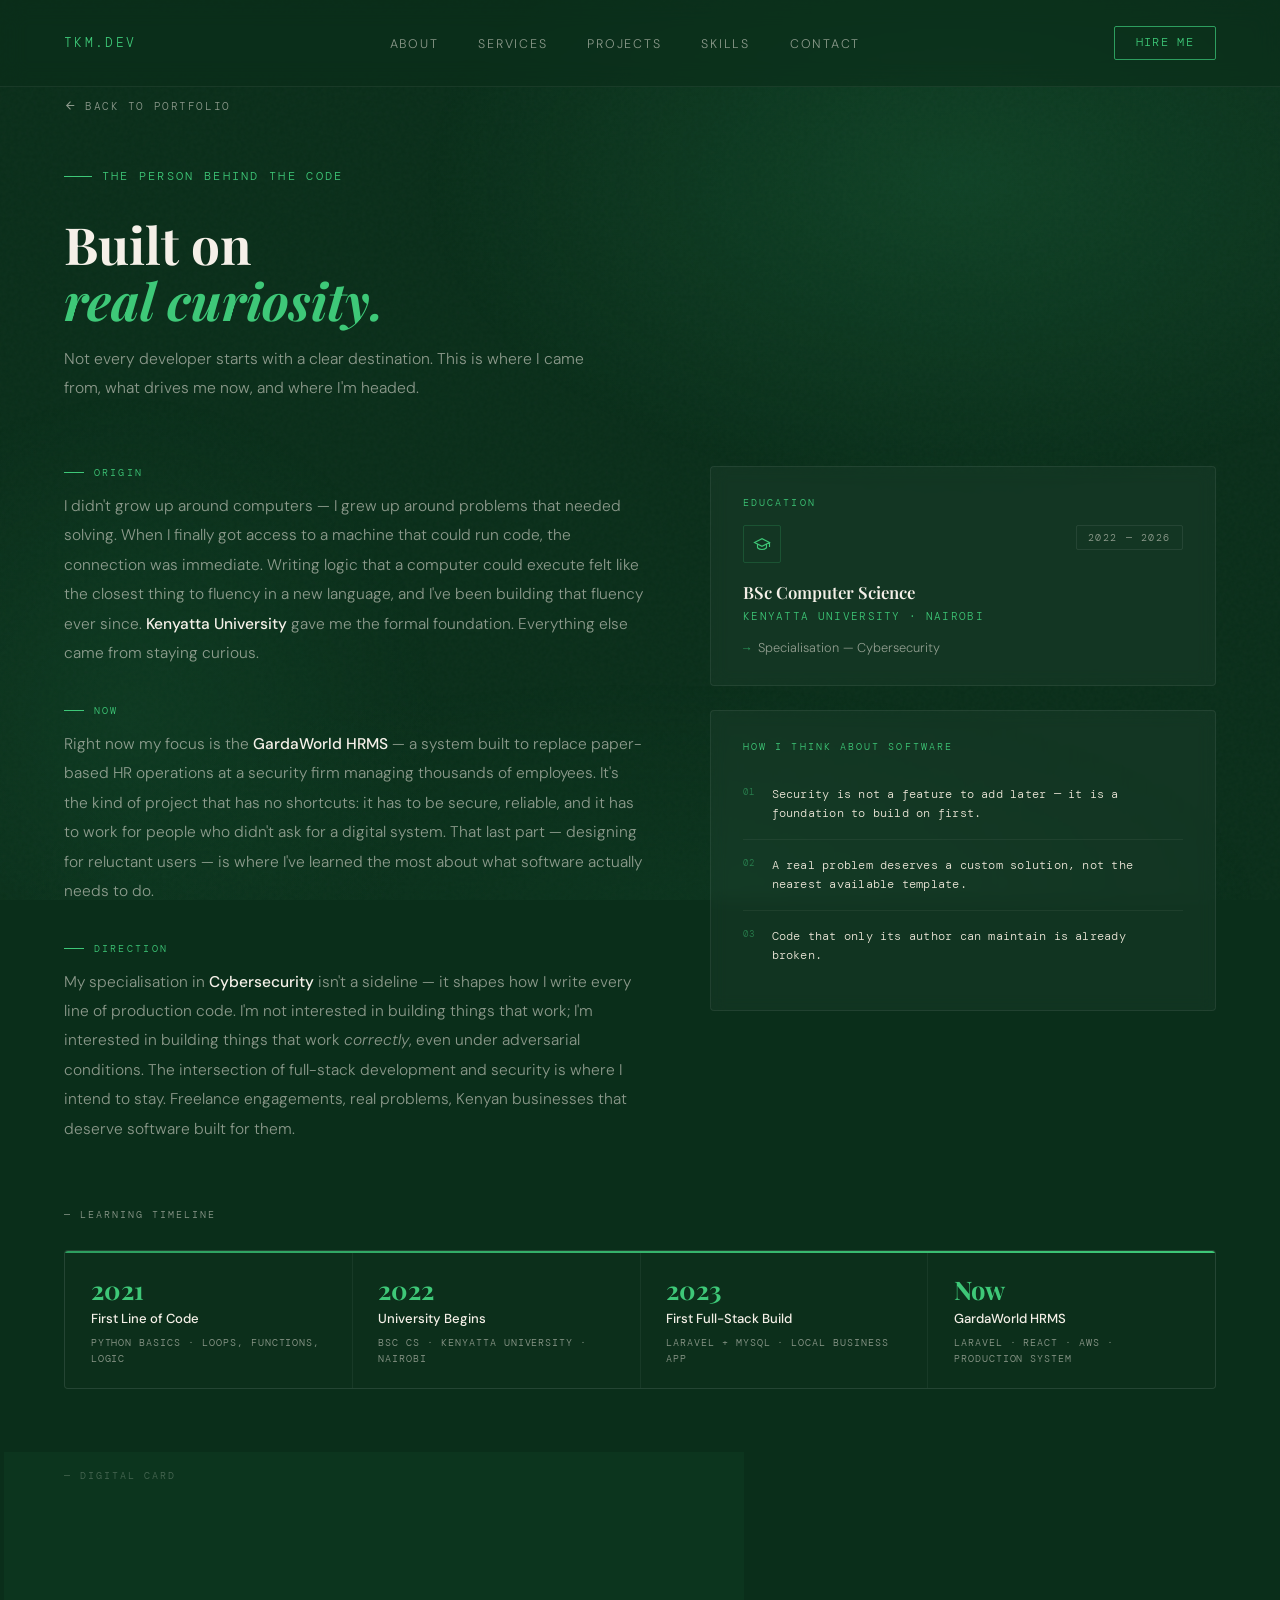
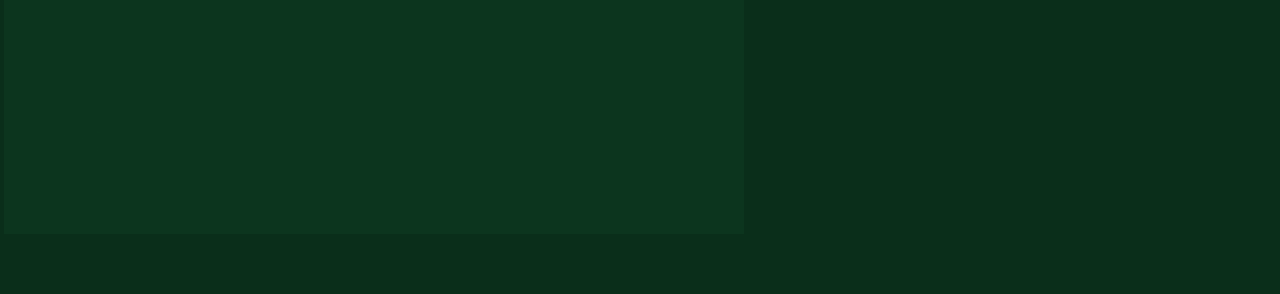
==== commit cc6c5316: "feat: add profile photo to business card on about page" ====
--- a/about.html
+++ b/about.html
@@ -192,19 +192,20 @@
         <!-- PHOTO -->
         <div class="biz-photo-col">
           <div class="biz-photo-frame">
-            <!--
-              REPLACE this block with:
-              <img src="your-photo.jpg" alt="Timothy K. Mule" />
-              once you have a professional headshot.
-            -->
-            <div class="biz-photo-placeholder">
-              <svg width="32" height="32" viewBox="0 0 24 24" fill="none" stroke="currentColor" stroke-width="1">
+            <img 
+                src="Elements/profile1.jpeg" 
+                alt="Timothy K. Mule"
+                onerror="this.style.display='none'; this.nextElementSibling.style.display='flex';"
+            />
+            <div class="biz-photo-placeholder" style="display:none;">
+                <svg width="32" height="32" viewBox="0 0 24 24" fill="none" stroke="currentColor" stroke-width="1">
                 <circle cx="12" cy="8" r="4"/>
                 <path d="M4 20c0-4 3.6-7 8-7s8 3 8 7"/>
-              </svg>
-              <div class="biz-photo-hint">Add<br>Photo</div>
+                </svg>
+                <div class="biz-photo-hint">Add<br>Photo</div>
             </div>
-          </div>
+            </div>
+
         </div>
 
         <!-- INFO -->
--- a/style.css
+++ b/style.css
@@ -1944,3 +1944,482 @@
   .biz-card-footer-row { flex-direction: column; align-items: flex-start; gap: 1.4rem; }
   .biz-qr-col { flex-direction: row; align-items: center; gap: 1rem; }
 }
+
+
+    /* ═══════════════════════════════════════════════════
+       SKILLS PAGE — Additional CSS only.
+       All design tokens, nav, fonts, animations, .pill,
+       .hero-tag, .back-link, .btn-primary are from
+       style.css — nothing redeclared here.
+    ═══════════════════════════════════════════════════ */
+
+    /* ── SCROLL-TRIGGERED FADE ── */
+    .fade-up {
+      opacity: 0;
+      transform: translateY(26px);
+      transition: opacity 0.7s ease, transform 0.7s ease;
+    }
+    .fade-up.visible        { opacity: 1; transform: translateY(0); }
+    .fade-up.delay-1        { transition-delay: 0.08s; }
+    .fade-up.delay-2        { transition-delay: 0.18s; }
+    .fade-up.delay-3        { transition-delay: 0.28s; }
+    .fade-up.delay-4        { transition-delay: 0.38s; }
+
+    /* ── PAGE WRAPPER ── */
+    .skills-page {
+      position: relative;
+      z-index: 1;
+      padding: 8rem 4rem 0;
+    }
+
+    /* ── DOT-GRID BACKGROUND TEXTURE ── */
+    .skills-page::before {
+      content: '';
+      position: fixed;
+      inset: 0;
+      background-image: radial-gradient(circle, rgba(61,200,120,0.07) 1px, transparent 1px);
+      background-size: 28px 28px;
+      pointer-events: none;
+      z-index: 0;
+    }
+
+    /* ── PAGE HEADER ── */
+    .skills-header {
+      max-width: 600px;
+      margin-bottom: 4rem;
+      position: relative;
+      z-index: 1;
+    }
+
+    .skills-title {
+      font-family: 'Playfair Display', serif;
+      font-size: clamp(2rem, 4vw, 3.2rem);
+      font-weight: 700;
+      line-height: 1.1;
+      color: var(--cream);
+      margin-bottom: 1rem;
+    }
+
+    .skills-title span {
+      color: var(--green-bright);
+      font-style: italic;
+    }
+
+    .skills-intro {
+      font-size: 0.97rem;
+      line-height: 1.88;
+      color: var(--text-muted);
+    }
+
+    /* ── LEGEND ── */
+    .skills-legend {
+      display: flex;
+      align-items: center;
+      gap: 2rem;
+      margin-bottom: 3rem;
+      position: relative;
+      z-index: 1;
+    }
+
+    .legend-label {
+      font-family: 'DM Mono', monospace;
+      font-size: 0.58rem;
+      letter-spacing: 0.2em;
+      text-transform: uppercase;
+      color: var(--text-muted);
+      margin-right: 0.5rem;
+    }
+
+    .legend-items {
+      display: flex;
+      align-items: center;
+      gap: 1.5rem;
+      flex-wrap: wrap;
+    }
+
+    .legend-item {
+      display: flex;
+      align-items: center;
+      gap: 0.5rem;
+      font-family: 'DM Mono', monospace;
+      font-size: 0.58rem;
+      letter-spacing: 0.14em;
+      text-transform: uppercase;
+      color: var(--text-muted);
+    }
+
+    .legend-pip {
+      width: 20px;
+      height: 4px;
+      border-radius: 2px;
+    }
+
+    .legend-pip.primary   { background: var(--green-bright); }
+    .legend-pip.working   { background: var(--green-accent); opacity: 0.6; }
+    .legend-pip.studying  {
+      background: transparent;
+      border: 1px solid rgba(61,200,120,0.35);
+    }
+
+    /* ── 2x2 DOMAIN GRID ── */
+    .skills-grid {
+      display: grid;
+      grid-template-columns: repeat(2, 1fr);
+      gap: 1px;
+      background: rgba(255,255,255,0.06);
+      border: 1px solid rgba(255,255,255,0.06);
+      border-radius: 4px;
+      overflow: hidden;
+      margin-bottom: 1px;
+      position: relative;
+      z-index: 1;
+    }
+
+    /* ── DOMAIN CARD ── */
+    .domain-card {
+      background: rgba(10,46,26,0.75);
+      padding: 2.2rem 2.2rem 2rem;
+      display: flex;
+      flex-direction: column;
+      gap: 0;
+      transition: background 0.3s;
+      position: relative;
+      overflow: hidden;
+    }
+
+    .domain-card:hover { background: rgba(45,158,95,0.07); }
+
+    /* coloured top border per domain */
+    .domain-card::before {
+      content: '';
+      position: absolute;
+      top: 0; left: 0; right: 0;
+      height: 2px;
+    }
+
+    .domain-card.web::before        { background: var(--green-bright); }
+    .domain-card.security::before   { background: var(--gold); }
+    .domain-card.infra::before      { background: var(--green-accent); }
+    .domain-card.data::before       { background: var(--green-mid); }
+
+    /* large faint domain number watermark */
+    .domain-card::after {
+      content: attr(data-num);
+      position: absolute;
+      bottom: -1.2rem; right: 1.4rem;
+      font-family: 'Playfair Display', serif;
+      font-size: 7rem;
+      font-weight: 700;
+      color: rgba(61,200,120,0.04);
+      line-height: 1;
+      pointer-events: none;
+      user-select: none;
+      transition: color 0.3s, transform 0.3s;
+    }
+
+    .domain-card:hover::after {
+      color: rgba(61,200,120,0.07);
+      transform: scale(1.05);
+    }
+
+    /* ── CARD TOP ZONE ── */
+    .domain-top {
+      display: flex;
+      align-items: flex-start;
+      justify-content: space-between;
+      margin-bottom: 1.6rem;
+      gap: 1rem;
+    }
+
+    .domain-meta { display: flex; flex-direction: column; gap: 0.4rem; }
+
+    .domain-number {
+      font-family: 'DM Mono', monospace;
+      font-size: 0.58rem;
+      letter-spacing: 0.22em;
+      text-transform: uppercase;
+      color: var(--text-muted);
+    }
+
+    .domain-name {
+      font-family: 'Playfair Display', serif;
+      font-size: 1.3rem;
+      font-weight: 700;
+      color: var(--cream);
+      line-height: 1.2;
+    }
+
+    .domain-name span {
+      font-style: italic;
+    }
+
+    .domain-tag {
+      display: inline-flex;
+      align-items: center;
+      gap: 0.4rem;
+      font-family: 'DM Mono', monospace;
+      font-size: 0.58rem;
+      letter-spacing: 0.16em;
+      text-transform: uppercase;
+      padding: 0.28rem 0.7rem;
+      border-radius: 2px;
+      white-space: nowrap;
+      flex-shrink: 0;
+    }
+
+    .domain-tag.web      { color: var(--green-bright); background: rgba(62,200,120,0.08); border: 1px solid rgba(62,200,120,0.2); }
+    .domain-tag.security { color: var(--gold);         background: rgba(200,168,75,0.08);  border: 1px solid rgba(200,168,75,0.2); }
+    .domain-tag.infra    { color: var(--green-accent);  background: rgba(45,158,95,0.08);  border: 1px solid rgba(45,158,95,0.2); }
+    .domain-tag.data     { color: var(--green-glow);    background: rgba(26,92,56,0.2);    border: 1px solid rgba(93,222,142,0.2); }
+
+    .domain-desc {
+      font-family: 'DM Mono', monospace;
+      font-size: 0.65rem;
+      letter-spacing: 0.08em;
+      color: var(--text-muted);
+      line-height: 1.65;
+      margin-bottom: 1.6rem;
+    }
+
+    /* ── DIVIDER INSIDE CARD ── */
+    .domain-divider {
+      height: 1px;
+      background: rgba(255,255,255,0.05);
+      margin-bottom: 1.6rem;
+    }
+
+    /* ── SKILL ROWS ── */
+    .skill-rows {
+      display: flex;
+      flex-direction: column;
+      gap: 0.9rem;
+    }
+
+    .skill-row {
+      display: grid;
+      grid-template-columns: 140px 1fr 80px;
+      align-items: center;
+      gap: 1rem;
+    }
+
+    .skill-name {
+      font-family: 'DM Mono', monospace;
+      font-size: 0.7rem;
+      letter-spacing: 0.08em;
+      color: var(--cream-dark);
+      white-space: nowrap;
+      overflow: hidden;
+      text-overflow: ellipsis;
+    }
+
+    /* categorical bar track */
+    .skill-bar-track {
+      height: 3px;
+      background: rgba(255,255,255,0.06);
+      border-radius: 2px;
+      overflow: hidden;
+      position: relative;
+    }
+
+    .skill-bar-fill {
+      height: 100%;
+      border-radius: 2px;
+      width: 0%;
+      transition: width 1s ease 0.4s;
+    }
+
+    /* three states */
+    .skill-bar-fill.primary  { background: var(--green-bright); width: 100%; }
+    .skill-bar-fill.working  { background: var(--green-accent); width: 60%; }
+    .skill-bar-fill.studying {
+      width: 25%;
+      background: rgba(61,200,120,0.35);
+    }
+
+    /* bar animation — starts at 0 until .animate is added */
+    .skill-bar-fill.primary.animate   { width: 100%; }
+    .skill-bar-fill.working.animate   { width: 60%; }
+    .skill-bar-fill.studying.animate  { width: 25%; }
+
+    /* reset to 0 before animation */
+    .domain-card:not(.animated) .skill-bar-fill { width: 0% !important; }
+    .domain-card.animated .skill-bar-fill.primary  { width: 100%; }
+    .domain-card.animated .skill-bar-fill.working  { width: 60%; }
+    .domain-card.animated .skill-bar-fill.studying { width: 25%; }
+
+    .skill-level {
+      font-family: 'DM Mono', monospace;
+      font-size: 0.55rem;
+      letter-spacing: 0.12em;
+      text-transform: uppercase;
+      text-align: right;
+      white-space: nowrap;
+    }
+
+    .skill-level.primary  { color: var(--green-bright); }
+    .skill-level.working  { color: var(--green-accent); }
+    .skill-level.studying { color: var(--text-muted); }
+
+    /* ── CARD ANCHOR NOTE ── */
+    .domain-anchor {
+      margin-top: 1.4rem;
+      font-family: 'DM Mono', monospace;
+      font-size: 0.58rem;
+      letter-spacing: 0.12em;
+      text-transform: uppercase;
+      color: var(--text-muted);
+      display: flex;
+      align-items: center;
+      gap: 0.4rem;
+    }
+
+    .domain-anchor a {
+      color: var(--green-bright);
+      text-decoration: none;
+      border-bottom: 1px solid rgba(61,200,120,0.25);
+      transition: border-color 0.2s;
+    }
+
+    .domain-anchor a:hover { border-color: var(--green-bright); }
+
+    /* ── TICKER STRIP ── */
+    .ticker-section {
+      position: relative;
+      z-index: 1;
+      overflow: hidden;
+      border-top: 1px solid rgba(255,255,255,0.06);
+      border-bottom: 1px solid rgba(255,255,255,0.06);
+      background: rgba(10,46,26,0.6);
+      backdrop-filter: blur(8px);
+      padding: 0;
+      margin-bottom: 0;
+    }
+
+    .ticker-label-row {
+      display: flex;
+      align-items: center;
+      gap: 1.5rem;
+      padding: 0.9rem 4rem;
+      border-bottom: 1px solid rgba(255,255,255,0.04);
+    }
+
+    .ticker-heading {
+      font-family: 'DM Mono', monospace;
+      font-size: 0.58rem;
+      letter-spacing: 0.22em;
+      text-transform: uppercase;
+      color: var(--text-muted);
+      white-space: nowrap;
+    }
+
+    .ticker-divider-line {
+      flex: 1;
+      height: 1px;
+      background: rgba(255,255,255,0.05);
+    }
+
+    .ticker-count {
+      font-family: 'DM Mono', monospace;
+      font-size: 0.58rem;
+      letter-spacing: 0.14em;
+      color: var(--green-bright);
+      opacity: 0.6;
+      white-space: nowrap;
+    }
+
+    /* scrolling ticker */
+    .ticker-track-outer {
+      overflow: hidden;
+      padding: 1rem 0;
+      -webkit-mask-image: linear-gradient(to right, transparent 0%, black 8%, black 92%, transparent 100%);
+      mask-image: linear-gradient(to right, transparent 0%, black 8%, black 92%, transparent 100%);
+    }
+
+    .ticker-track {
+      display: flex;
+      width: max-content;
+      animation: tickerScroll 38s linear infinite;
+    }
+
+    .ticker-track:hover { animation-play-state: paused; }
+
+    @keyframes tickerScroll {
+      from { transform: translateX(0); }
+      to   { transform: translateX(-50%); }
+    }
+
+    .ticker-item {
+      display: inline-flex;
+      align-items: center;
+      gap: 1.2rem;
+      padding: 0 2rem;
+      font-family: 'DM Mono', monospace;
+      font-size: 0.7rem;
+      letter-spacing: 0.1em;
+      text-transform: uppercase;
+      color: var(--text-muted);
+      white-space: nowrap;
+      transition: color 0.2s;
+    }
+
+    .ticker-item:hover { color: var(--cream); }
+
+    .ticker-dot {
+      width: 4px;
+      height: 4px;
+      background: var(--green-accent);
+      border-radius: 50%;
+      opacity: 0.5;
+      flex-shrink: 0;
+    }
+
+    /* ── CTA STRIP ── */
+    .skills-cta {
+      position: relative;
+      z-index: 1;
+      display: flex;
+      align-items: center;
+      justify-content: space-between;
+      gap: 2rem;
+      padding: 3rem 4rem 6rem;
+      flex-wrap: wrap;
+    }
+
+    .skills-cta-text {
+      display: flex;
+      flex-direction: column;
+      gap: 0.4rem;
+    }
+
+    .skills-cta-heading {
+      font-family: 'Playfair Display', serif;
+      font-size: 1.3rem;
+      font-weight: 600;
+      color: var(--cream);
+    }
+
+    .skills-cta-heading span {
+      color: var(--green-bright);
+      font-style: italic;
+    }
+
+    .skills-cta-sub {
+      font-size: 0.84rem;
+      color: var(--text-muted);
+    }
+
+    /* ── RESPONSIVE ── */
+    @media (max-width: 900px) {
+      .skills-page    { padding: 6rem 2rem 0; }
+      .skills-grid    { grid-template-columns: 1fr; }
+      .skill-row      { grid-template-columns: 110px 1fr 70px; gap: 0.7rem; }
+      .skills-legend  { flex-wrap: wrap; gap: 1rem; }
+      .ticker-label-row { padding: 0.9rem 2rem; }
+      .skills-cta     { padding: 2.5rem 2rem 5rem; flex-direction: column; align-items: flex-start; }
+      .domain-card::after { font-size: 5rem; }
+    }
+
+    @media (max-width: 480px) {
+      .skill-row { grid-template-columns: 90px 1fr 60px; }
+      .skill-name { font-size: 0.62rem; }
+    }
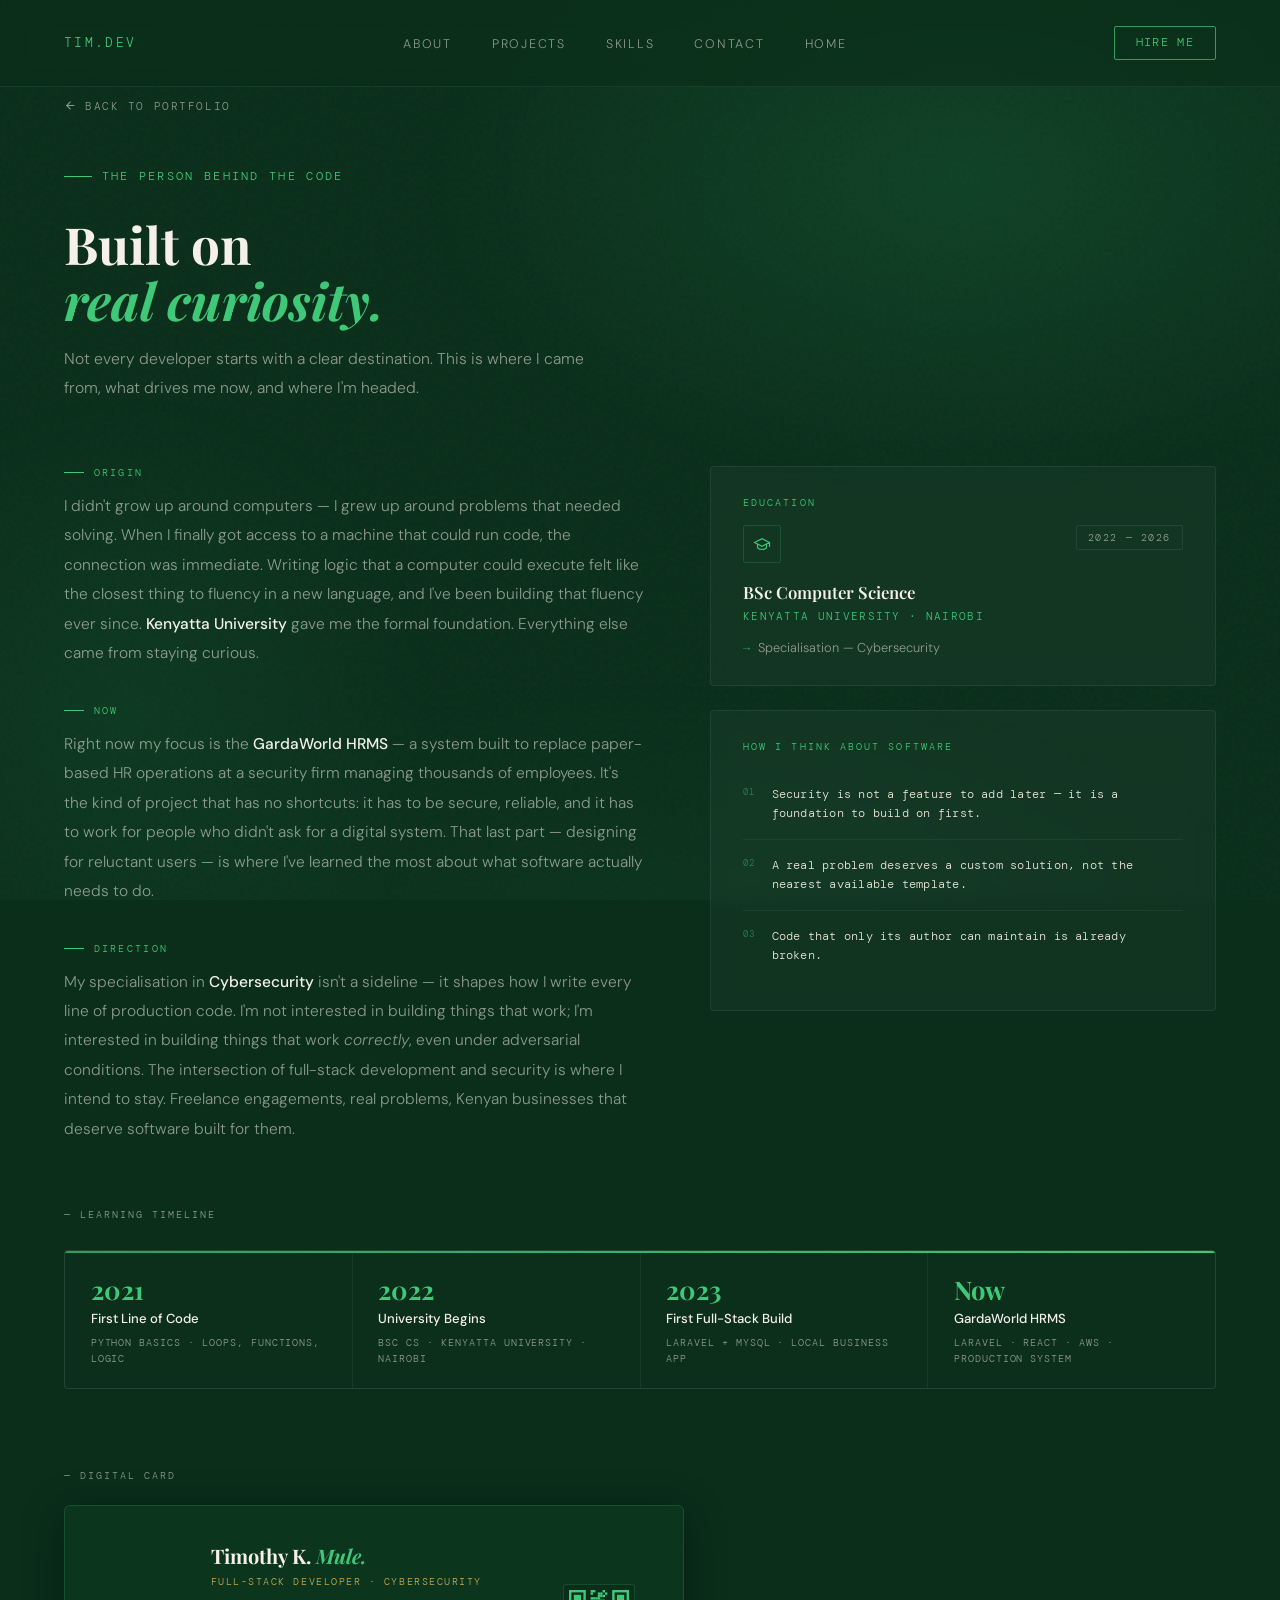
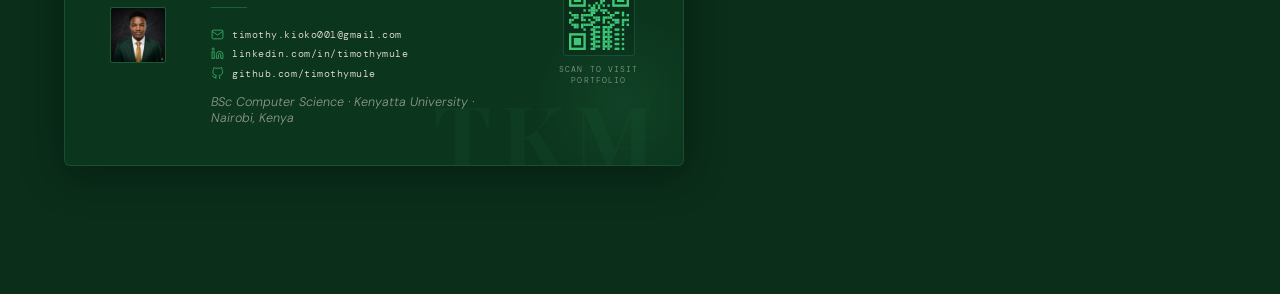
==== commit e9699bb7: "update: fix navigation routing for all portfolio sections" ====
--- a/about.html
+++ b/about.html
@@ -13,35 +13,35 @@
   <div class="bg-glow"></div>
 
   <!-- NAV -->
-  <nav>
-    <div class="nav-logo">TKM.dev</div>
+    <nav>
+    <div class="nav-logo">TIM.dev</div>
     <ul class="nav-links">
-      <li><a href="index.html#about">About</a></li>
-      <li><a href="index.html#services">Services</a></li>
-      <li><a href="index.html#projects">Projects</a></li>
-      <li><a href="index.html#skills">Skills</a></li>
-      <li><a href="contact.html">Contact</a></li>
+      <li><a href="about.html">About</a></li>
+      <li><a href="hrms-project.html">Projects</a></li>
+      <li><a href="skills.html">Skills</a></li>
+      <li><a href="contacts.html">Contact</a></li>
+      <li><a href="index.html">Home</a></li>
     </ul>
-    <a href="mailto:timothy.kioko001@gmail.com" class="nav-cta">Hire Me</a>
+    <a href="test-card.html" class="nav-cta">Hire Me</a>
+
     <button class="nav-hamburger" id="navToggle" aria-label="Toggle menu">
-      <span></span>
-      <span></span>
-      <span></span>
-    </button>
+  <span></span>
+  <span></span>
+  <span></span>
+</button>
+
+<!-- MOBILE MENU -->
+ <div class="nav-mobile" id="navMobile">
+  <ul class="nav-mobile-links">
+    <li><a href="about.html" onclick="closeMobileNav()">About</a></li>
+    <li><a href="hrms-project.html" onclick="closeMobileNav()">Projects</a></li>
+    <li><a href="skills.html" onclick="closeMobileNav()">Skills</a></li>
+    <li><a href="contacts.html" onclick="closeMobileNav()">Contact</a></li>
+    <li><a href="index.html" onclick="closeMobileNav()">Home</a></li>
+  </ul>
+  <a href="mailto:timothy.kioko001@gmail.com" class="nav-cta" style="display:inline-flex;">Hire Me</a>
+  </div>
   </nav>
-
-  <!-- MOBILE MENU -->
-  <div class="nav-mobile" id="navMobile">
-    <ul class="nav-mobile-links">
-      <li><a href="index.html#about" onclick="closeMobileNav()">About</a></li>
-      <li><a href="index.html#services" onclick="closeMobileNav()">Services</a></li>
-      <li><a href="index.html#projects" onclick="closeMobileNav()">Projects</a></li>
-      <li><a href="index.html#skills" onclick="closeMobileNav()">Skills</a></li>
-      <li><a href="contact.html" onclick="closeMobileNav()">Contact</a></li>
-    </ul>
-    <a href="mailto:timothy.kioko001@gmail.com" class="nav-cta" style="display:inline-flex;">Hire Me</a>
-  </div>
-
   <!-- ═══════════════════════════════════════ -->
   <!--              ABOUT SECTION             -->
   <!-- ═══════════════════════════════════════ -->
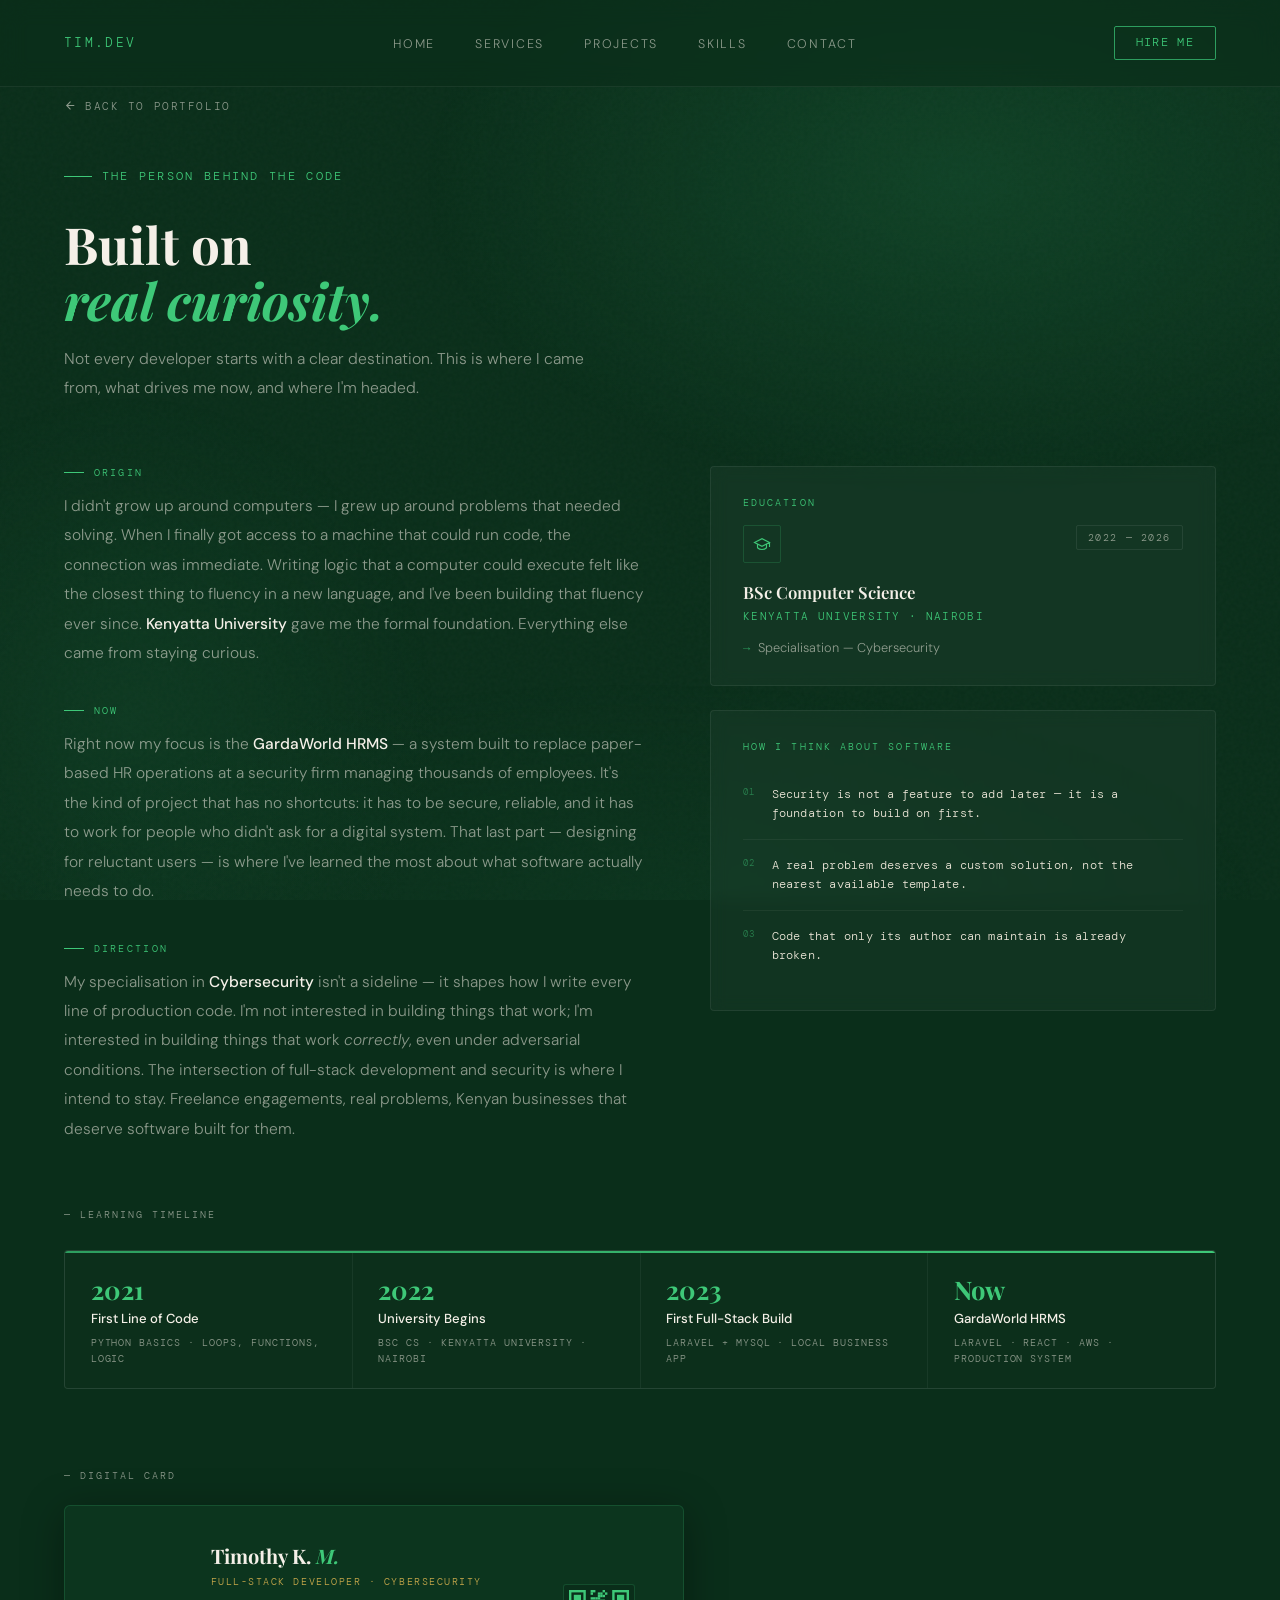
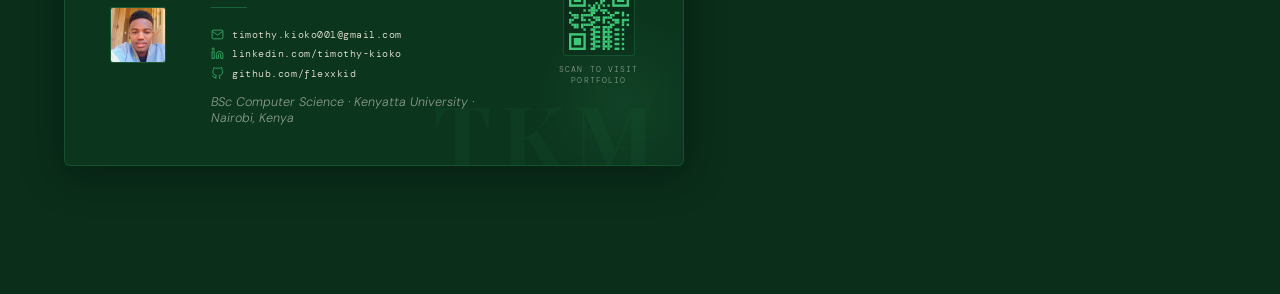
==== commit 823fdea2: "feat: integrate EmailJS contact form and added auto-reply" ====
--- a/about.html
+++ b/about.html
@@ -12,17 +12,17 @@
 
   <div class="bg-glow"></div>
 
-  <!-- NAV -->
-    <nav>
+   <!-- NAV -->
+  <nav>
     <div class="nav-logo">TIM.dev</div>
     <ul class="nav-links">
-      <li><a href="about.html">About</a></li>
-      <li><a href="hrms-project.html">Projects</a></li>
+      <li><a href="index.html">Home</a></li>
+      <li><a href="index.html#services">Services</a></li>
+      <li><a href="projects.html">Projects</a></li>
       <li><a href="skills.html">Skills</a></li>
       <li><a href="contacts.html">Contact</a></li>
-      <li><a href="index.html">Home</a></li>
     </ul>
-    <a href="test-card.html" class="nav-cta">Hire Me</a>
+    <a href="mailto:timothy.kioko001@gmail.com" class="nav-cta">Hire Me</a>
 
     <button class="nav-hamburger" id="navToggle" aria-label="Toggle menu">
   <span></span>
@@ -33,16 +33,15 @@
 <!-- MOBILE MENU -->
  <div class="nav-mobile" id="navMobile">
   <ul class="nav-mobile-links">
-    <li><a href="about.html" onclick="closeMobileNav()">About</a></li>
-    <li><a href="hrms-project.html" onclick="closeMobileNav()">Projects</a></li>
+    <li><a href="index.html" onclick="closeMobileNav()">Home</a></li>
+    <li ><a href="index.html#services" onclick="closeMobileNav()">Services</a></li>
+    <li><a href="projects.html" onclick="closeMobileNav()">Projects</a></li>
     <li><a href="skills.html" onclick="closeMobileNav()">Skills</a></li>
     <li><a href="contacts.html" onclick="closeMobileNav()">Contact</a></li>
-    <li><a href="index.html" onclick="closeMobileNav()">Home</a></li>
   </ul>
   <a href="mailto:timothy.kioko001@gmail.com" class="nav-cta" style="display:inline-flex;">Hire Me</a>
   </div>
-  </nav>
-  <!-- ═══════════════════════════════════════ -->
+  </nav><!-- ═══════════════════════════════════════ -->
   <!--              ABOUT SECTION             -->
   <!-- ═══════════════════════════════════════ -->
    
@@ -210,7 +209,7 @@
 
         <!-- INFO -->
         <div class="biz-info-col">
-          <div class="biz-name">Timothy K. <span>Mule.</span></div>
+          <div class="biz-name">Timothy K. <span>M.</span></div>
           <div class="biz-role">Full-Stack Developer · Cybersecurity</div>
           <div class="biz-divider"></div>
           <div class="biz-contacts">
@@ -221,19 +220,19 @@
               </svg>
               <span class="biz-contact-text">timothy.kioko001@gmail.com</span>
             </a>
-            <a href="https://linkedin.com/in/timothymule" target="_blank" class="biz-contact-line">
+            <a href="https://www.linkedin.com/in/timothy-kioko-11363718b?utm_source=share&utm_campaign=share_via&utm_content=profile&utm_medium=android_app" target="_blank" class="biz-contact-line">
               <svg class="biz-contact-icon" width="13" height="13" viewBox="0 0 24 24" fill="none" stroke="currentColor" stroke-width="1.8">
                 <path d="M16 8a6 6 0 016 6v7h-4v-7a2 2 0 00-2-2 2 2 0 00-2 2v7h-4v-7a6 6 0 016-6z"/>
                 <rect x="2" y="9" width="4" height="12"/>
                 <circle cx="4" cy="4" r="2"/>
               </svg>
-              <span class="biz-contact-text">linkedin.com/in/timothymule</span>
+              <span class="biz-contact-text">linkedin.com/timothy-kioko</span>
             </a>
-            <a href="https://github.com/timothymule" target="_blank" class="biz-contact-line">
+            <a href="https://github.com/flexxkid" target="_blank" class="biz-contact-line">
               <svg class="biz-contact-icon" width="13" height="13" viewBox="0 0 24 24" fill="none" stroke="currentColor" stroke-width="1.8">
                 <path d="M9 19c-5 1.5-5-2.5-7-3m14 6v-3.87a3.37 3.37 0 00-.94-2.61c3.14-.35 6.44-1.54 6.44-7A5.44 5.44 0 0020 4.77 5.07 5.07 0 0019.91 1S18.73.65 16 2.48a13.38 13.38 0 00-7 0C6.27.65 5.09 1 5.09 1A5.07 5.07 0 005 4.77a5.44 5.44 0 00-1.5 3.78c0 5.42 3.3 6.61 6.44 7A3.37 3.37 0 009 18.13V22"/>
               </svg>
-              <span class="biz-contact-text">github.com/timothymule</span>
+              <span class="biz-contact-text">github.com/flexxkid</span>
             </a>
           </div>
           <div class="biz-uni-line">
@@ -445,7 +444,7 @@
   </section><!-- /about-section -->
 
 
-  <script src="nav.js"></script>
+  <script src="scripts.js"></script>
   <script>
     // ── INTERSECTION OBSERVER — scroll-triggered fade-up ──
     const observer = new IntersectionObserver((entries) => {
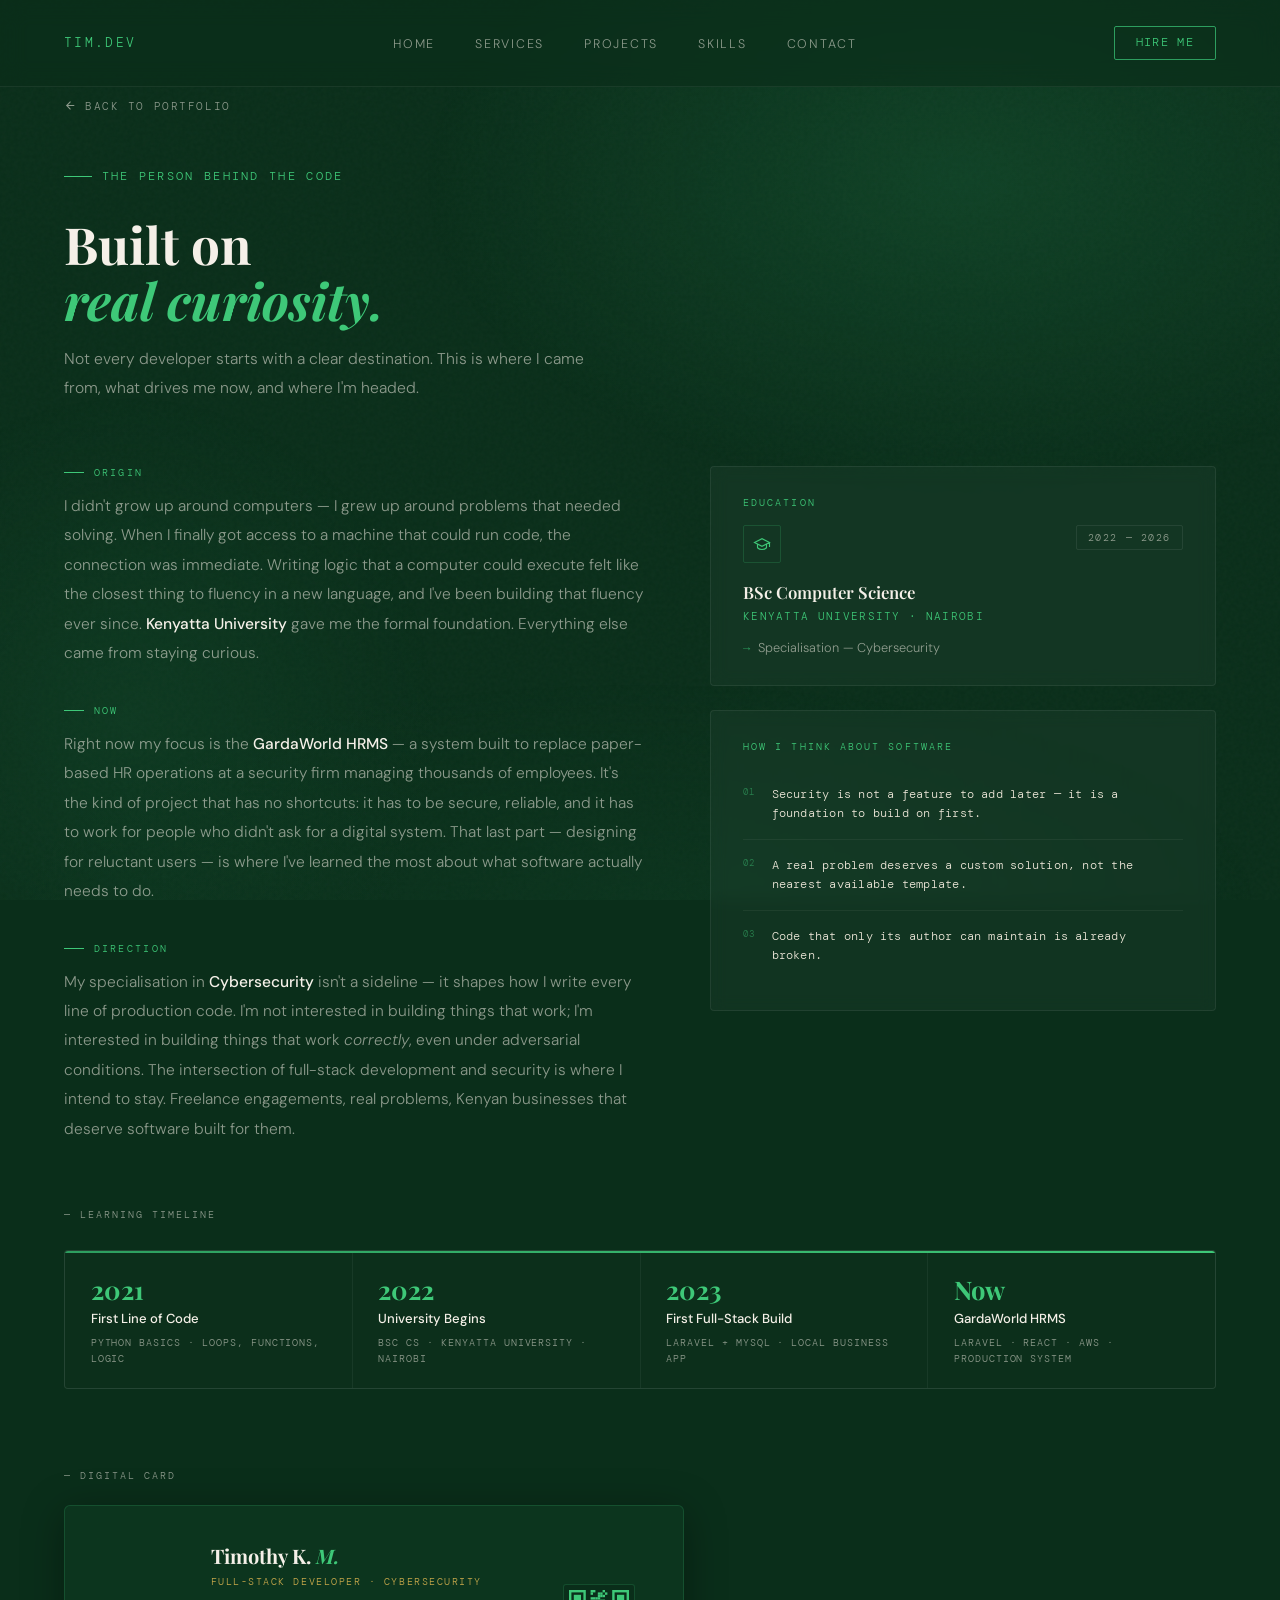
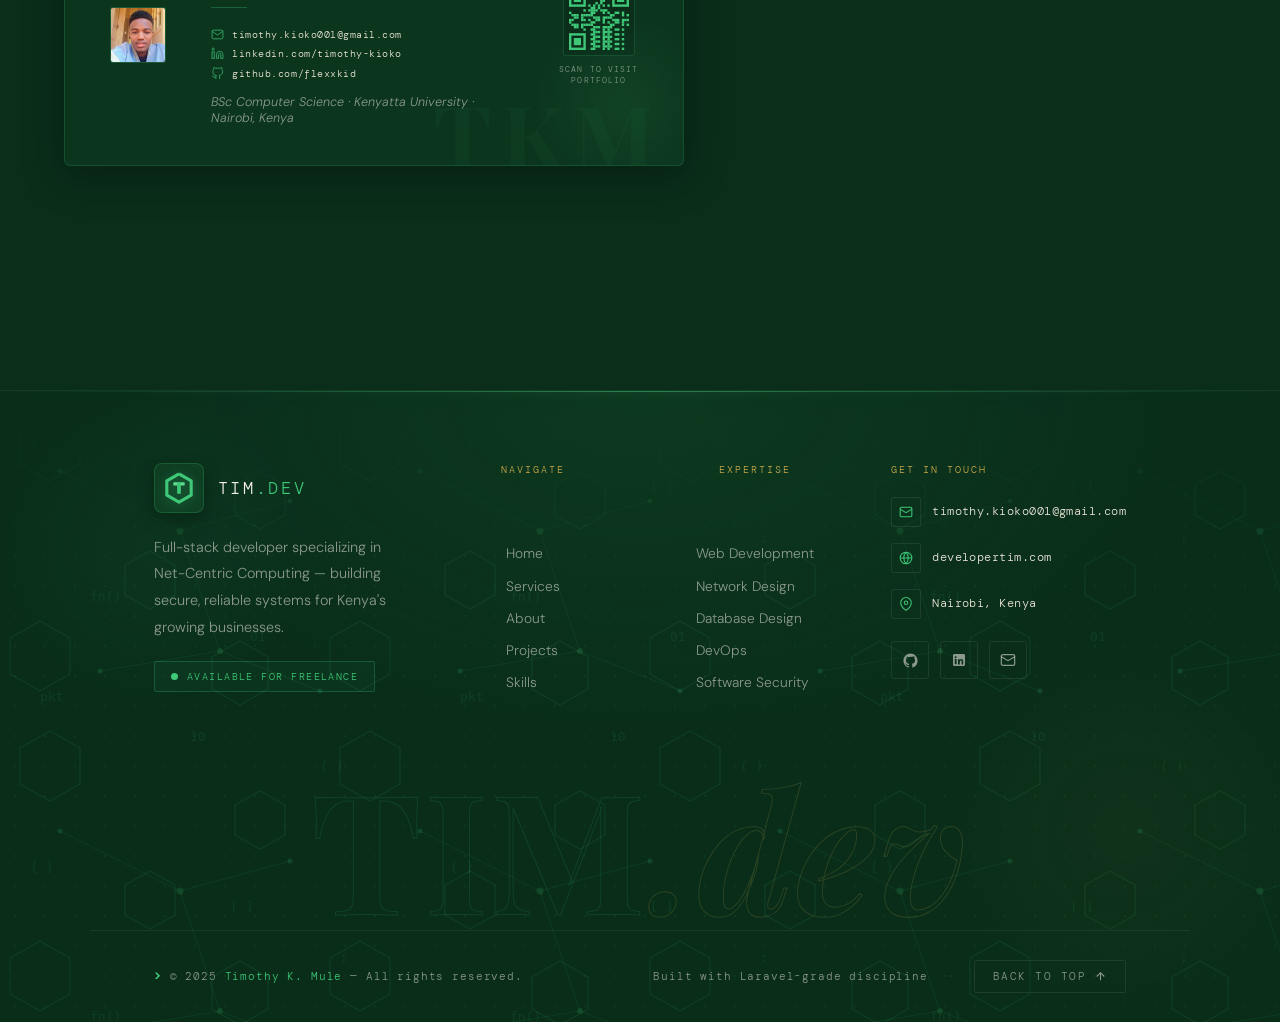
==== commit 83b16528: "feat(footer): Added the footer section in every page, sharing a commoon css styles and applied motio" ====
--- a/about.html
+++ b/about.html
@@ -6,6 +6,7 @@
   <title>About — Timothy K. Mule</title>
   <link href="https://fonts.googleapis.com/css2?family=Playfair+Display:wght@400;600;700&family=DM+Sans:wght@300;400;500&family=DM+Mono:wght@400;500&display=swap" rel="stylesheet"/>
   <link rel="stylesheet" href="style.css"/>
+  <link rel="stylesheet" href="footer.css"/>
 
 </head>
 <body>
@@ -442,7 +443,146 @@
     </div><!-- /biz-card-wrapper -->
 
   </section><!-- /about-section -->
-
+          <!-- ════════════════════ FOOTER ════════════════════ -->
+  <footer class="site-footer">
+    <div class="footer-inner">
+
+      <div class="footer-top">
+
+        <!-- BRAND -->
+        <div class="footer-brand reveal">
+          <a href="index.html#top" class="footer-logo" aria-label="TIM.dev home">
+            <!-- Recreated logo mark: hexagon ring + interlocking spool core -->
+            <span class="footer-logo-tile">
+              <svg class="footer-logo-mark" viewBox="0 0 120 120" fill="none" xmlns="http://www.w3.org/2000/svg" aria-hidden="true">
+                <!-- thick hexagon ring (matches logo's outer band) -->
+                <path class="logo-hex"
+                  d="M60 10 L103 34.5 L103 85.5 L60 110 L17 85.5 L17 34.5 Z"
+                  stroke="#3ec878" stroke-width="11" stroke-linejoin="round"/>
+                <!-- interlocking core: top bar + vertical spool (the 'T') -->
+                <g class="logo-core">
+                  <rect x="40" y="40" width="40" height="11" rx="1.5" fill="#5dde8e"/>
+                  <rect x="53.5" y="40" width="13" height="40" rx="1.5" fill="#3ec878"/>
+                </g>
+              </svg>
+            </span>
+            <span class="footer-logo-word">TIM<span>.dev</span></span>
+          </a>
+
+          <p class="footer-tagline">
+            Full-stack developer specializing in Net-Centric Computing — building
+            secure, reliable systems for Kenya's growing businesses.
+          </p>
+
+          <div class="footer-status">
+            <span class="footer-dot"></span>
+            Available for freelance
+          </div>
+        </div>
+
+        <!-- NAVIGATE -->
+        <nav class="footer-col reveal d-1" aria-label="Footer navigation">
+          <div class="footer-col-title">Navigate</div>
+          <ul class="footer-links">
+            <li><a href="index.html#top">Home</a></li>
+            <li><a href="index.html#services">Services</a></li>
+            <li><a href="about.html">About</a></li>
+            <li><a href="projects.html">Projects</a></li>
+            <li><a href="skills.html">Skills</a></li>
+          </ul>
+        </nav>
+
+        <!-- SERVICES -->
+        <nav class="footer-col reveal d-2" aria-label="Services">
+          <div class="footer-col-title">Expertise</div>
+          <ul class="footer-links">
+            <li><a href="index.html#services">Web Development</a></li>
+            <li><a href="index.html#services">Network Design</a></li>
+            <li><a href="index.html#services">Database Design</a></li>
+            <li><a href="index.html#services">DevOps</a></li>
+            <li><a href="index.html#services">Software Security</a></li>
+          </ul>
+        </nav>
+
+        <!-- CONTACT -->
+        <div class="footer-col reveal d-3">
+          <div class="footer-col-title">Get in Touch</div>
+
+          <a href="mailto:timothy.kioko001@gmail.com" class="footer-contact-row">
+            <span class="footer-contact-icon">
+              <svg width="14" height="14" viewBox="0 0 24 24" fill="none" stroke="currentColor" stroke-width="1.8">
+                <rect x="2" y="4" width="20" height="16" rx="2"/>
+                <path d="M22 7l-10 6L2 7"/>
+              </svg>
+            </span>
+            <span class="footer-contact-text">timothy.kioko001@gmail.com</span>
+          </a>
+
+          <a href="https://developertim.com" target="_blank" rel="noopener" class="footer-contact-row">
+            <span class="footer-contact-icon">
+              <svg width="14" height="14" viewBox="0 0 24 24" fill="none" stroke="currentColor" stroke-width="1.8">
+                <circle cx="12" cy="12" r="10"/>
+                <path d="M2 12h20M12 2a15 15 0 010 20M12 2a15 15 0 000 20"/>
+              </svg>
+            </span>
+            <span class="footer-contact-text">developertim.com</span>
+          </a>
+
+          <div class="footer-contact-row" style="cursor:default;">
+            <span class="footer-contact-icon">
+              <svg width="14" height="14" viewBox="0 0 24 24" fill="none" stroke="currentColor" stroke-width="1.8">
+                <path d="M21 10c0 7-9 13-9 13s-9-6-9-13a9 9 0 0118 0z"/>
+                <circle cx="12" cy="10" r="3"/>
+              </svg>
+            </span>
+            <span class="footer-contact-text">Nairobi, Kenya</span>
+          </div>
+
+          <!-- SOCIALS -->
+          <div class="footer-socials">
+            <a href="https://github.com/flexxkid" target="_blank" rel="noopener" class="footer-social" aria-label="GitHub">
+              <svg width="17" height="17" viewBox="0 0 24 24" fill="currentColor">
+                <path d="M12 2C6.48 2 2 6.58 2 12.25c0 4.53 2.87 8.37 6.84 9.73.5.1.68-.22.68-.49 0-.24-.01-.88-.01-1.73-2.78.62-3.37-1.37-3.37-1.37-.45-1.18-1.11-1.49-1.11-1.49-.91-.64.07-.62.07-.62 1 .07 1.53 1.06 1.53 1.06.89 1.56 2.34 1.11 2.91.85.09-.66.35-1.11.63-1.37-2.22-.26-4.55-1.14-4.55-5.07 0-1.12.39-2.03 1.03-2.75-.1-.26-.45-1.3.1-2.71 0 0 .84-.27 2.75 1.05A9.4 9.4 0 0112 6.84c.85 0 1.71.12 2.51.34 1.91-1.32 2.75-1.05 2.75-1.05.55 1.41.2 2.45.1 2.71.64.72 1.03 1.63 1.03 2.75 0 3.94-2.34 4.81-4.57 5.06.36.32.68.94.68 1.9 0 1.37-.01 2.47-.01 2.81 0 .27.18.6.69.49A10.02 10.02 0 0022 12.25C22 6.58 17.52 2 12 2z"/>
+              </svg>
+            </a>
+            <a href="https://www.linkedin.com" target="_blank" rel="noopener" class="footer-social" aria-label="LinkedIn">
+              <svg width="16" height="16" viewBox="0 0 24 24" fill="currentColor">
+                <path d="M19 3a2 2 0 012 2v14a2 2 0 01-2 2H5a2 2 0 01-2-2V5a2 2 0 012-2h14zM8.34 18.34V10.5H5.67v7.84h2.67zM7 9.34a1.55 1.55 0 100-3.1 1.55 1.55 0 000 3.1zm11.34 9V14c0-2.3-1.23-3.37-2.87-3.37-1.32 0-1.91.73-2.24 1.24v-1.06h-2.67v7.84h2.67v-4.38c0-.23.02-.46.09-.63.18-.46.6-.94 1.31-.94.92 0 1.29.7 1.29 1.73v4.22h2.67z"/>
+              </svg>
+            </a>
+            <a href="mailto:timothy.kioko001@gmail.com" class="footer-social" aria-label="Email">
+              <svg width="16" height="16" viewBox="0 0 24 24" fill="none" stroke="currentColor" stroke-width="1.8">
+                <rect x="2" y="4" width="20" height="16" rx="2"/>
+                <path d="M22 7l-10 6L2 7"/>
+              </svg>
+            </a>
+          </div>
+        </div>
+
+      </div>
+
+      <!-- BIG WORDMARK -->
+      <div class="footer-wordmark" aria-hidden="true">
+        <div class="footer-wordmark-text">TIM<span>.dev</span></div>
+      </div>
+
+    </div>
+
+    <!-- BOTTOM BAR -->
+    <div class="footer-bottom">
+      <div class="footer-copy">© 2025 <span>Timothy K. Mule</span> — All rights reserved.</div>
+      <div class="footer-meta">
+        <span>Built with Laravel-grade discipline</span>
+        <span class="footer-meta-sep">·</span>
+        <a href="#top" class="footer-totop">
+          Back to top
+          <svg width="13" height="13" viewBox="0 0 24 24" fill="none" stroke="currentColor" stroke-width="2">
+            <path d="M12 19V5M5 12l7-7 7 7"/>
+          </svg>
+        </a>
+      </div>
+    </div>
+  </footer>
 
   <script src="scripts.js"></script>
   <script>
--- a/footer.css
+++ b/footer.css
@@ -0,0 +1,526 @@
+/* ═══════════════════════════════════════════════════════════════
+   FOOTER.CSS — Shared footer styles for all portfolio pages.
+   Uses tokens from style.css (--green-*, --cream*, --gold,
+   --text-muted, fonts). Link this AFTER style.css on every page.
+   ═══════════════════════════════════════════════════════════════ */
+
+/* ── WRAPPER ── */
+.site-footer {
+  position: relative;
+  z-index: 1;
+  margin-top: 6rem;
+  border-top: 1px solid rgba(255,255,255,0.06);
+  background:
+    radial-gradient(ellipse 70% 90% at 50% 0%, rgba(45,158,95,0.10) 0%, transparent 60%),
+    radial-gradient(circle 220px at 12% 25%, rgba(62,200,120,0.05) 0%, transparent 70%),
+    radial-gradient(circle 260px at 88% 70%, rgba(200,168,75,0.04) 0%, transparent 70%),
+    rgba(10,46,26,0.55);
+  backdrop-filter: blur(12px);
+  overflow: hidden;
+}
+
+/* ═══════════════════════════════════════════════════════════
+   ANIMATED BACKDROP — Four faded patterns drift independently
+   behind the content: scattered hexagons (echoing the logo),
+   code glyphs, a network-node constellation (Net-Centric theme),
+   and a fine dot grid. All masked to fade in from the top edge,
+   all pure CSS — no DOM nodes added.
+   ═══════════════════════════════════════════════════════════ */
+.site-footer::before {
+  content: '';
+  position: absolute;
+  inset: 0;
+  pointer-events: none;
+  z-index: 0;
+  background-image:
+    /* Layer 1: scattered hexagon outlines (320px tile) — echoes the brand mark */
+    url("data:image/svg+xml,%3Csvg xmlns='http://www.w3.org/2000/svg' viewBox='0 0 320 320' width='320' height='320'%3E%3Cg stroke='%233ec878' stroke-opacity='0.10' stroke-width='1.2' fill='none' stroke-linejoin='round'%3E%3Cpolygon points='50,20 80,37 80,73 50,90 20,73 20,37'/%3E%3Cpolygon points='260,80 285,94 285,124 260,138 235,124 235,94'/%3E%3Cpolygon points='150,160 175,174 175,204 150,218 125,204 125,174'/%3E%3Cpolygon points='40,230 70,247 70,283 40,300 10,283 10,247'/%3E%3Cpolygon points='240,250 268,266 268,298 240,314 212,298 212,266'/%3E%3C/g%3E%3C/svg%3E"),
+    /* Layer 2: floating code glyphs (420px tile) — developer texture */
+    url("data:image/svg+xml,%3Csvg xmlns='http://www.w3.org/2000/svg' viewBox='0 0 420 420' width='420' height='420'%3E%3Cg font-family='ui-monospace,SFMono-Regular,Menlo,monospace' fill='%233ec878' fill-opacity='0.10' font-size='13'%3E%3Ctext x='30' y='60'%3E%7B %7D%3C/text%3E%3Ctext x='230' y='100'%3E%5B %5D%3C/text%3E%3Ctext x='340' y='150'%3E%3B%3C/text%3E%3Ctext x='90' y='210'%3Efn%28%29%3C/text%3E%3Ctext x='250' y='250'%3E01%3C/text%3E%3Ctext x='40' y='310'%3Epkt%3C/text%3E%3Ctext x='190' y='350'%3E10%3C/text%3E%3Ctext x='320' y='380'%3E%28 %29%3C/text%3E%3C/g%3E%3C/svg%3E"),
+    /* Layer 3: network constellation (360px tile) — nodes connected by faint lines */
+    url("data:image/svg+xml,%3Csvg xmlns='http://www.w3.org/2000/svg' viewBox='0 0 360 360' width='360' height='360'%3E%3Cg stroke='%233ec878' stroke-opacity='0.08' stroke-width='1' fill='none'%3E%3Cline x1='60' y1='80' x2='180' y2='140'/%3E%3Cline x1='180' y1='140' x2='290' y2='110'/%3E%3Cline x1='180' y1='140' x2='220' y2='260'/%3E%3Cline x1='220' y1='260' x2='100' y2='280'/%3E%3Cline x1='220' y1='260' x2='320' y2='300'/%3E%3C/g%3E%3Cg fill='%233ec878' fill-opacity='0.16'%3E%3Ccircle cx='60' cy='80' r='2.5'/%3E%3Ccircle cx='180' cy='140' r='3.5'/%3E%3Ccircle cx='290' cy='110' r='2.5'/%3E%3Ccircle cx='220' cy='260' r='3'/%3E%3Ccircle cx='100' cy='280' r='2.5'/%3E%3Ccircle cx='320' cy='300' r='2.5'/%3E%3C/g%3E%3C/svg%3E"),
+    /* Layer 4: fine dot grid (static base — keeps things grounded) */
+    radial-gradient(circle, rgba(61,200,120,0.07) 1px, transparent 1px);
+  background-size:
+    320px 320px,
+    420px 420px,
+    360px 360px,
+    30px 30px;
+  background-repeat: repeat;
+  mask-image: linear-gradient(to bottom, transparent, black 32%, black);
+  -webkit-mask-image: linear-gradient(to bottom, transparent, black 32%, black);
+  animation: footerDrift 90s linear infinite;
+}
+
+/* Each layer drifts a full tile in a unique direction, so the parallax
+   keeps rearranging itself and never tiles obviously. Dot grid stays put. */
+@keyframes footerDrift {
+  from {
+    background-position: 0 0, 0 0, 0 0, 0 0;
+  }
+  to {
+    background-position:
+      -320px -320px,
+       420px  420px,
+      -360px  360px,
+       0      0;
+  }
+}
+
+/* ═══════════════════════════════════════════════════════════
+   TOP EDGE — gradient accent line with a "packet" pip that
+   sweeps across, like data traveling along a wire.
+   ═══════════════════════════════════════════════════════════ */
+.site-footer::after {
+  content: '';
+  position: absolute;
+  top: 0; left: 0; right: 0;
+  height: 1px;
+  background:
+    linear-gradient(to right, transparent 0%, rgba(94,222,142,0.95) 50%, transparent 100%) no-repeat,
+    linear-gradient(to right, transparent, rgba(61,200,120,0.5), transparent) no-repeat;
+  background-size: 140px 100%, 100% 100%;
+  background-position: -140px 0, 0 0;
+  animation: footerPip 7s linear infinite;
+  filter: drop-shadow(0 0 4px rgba(94,222,142,0.7));
+}
+
+@keyframes footerPip {
+  from { background-position: -140px 0, 0 0; }
+  to   { background-position: calc(100% + 140px) 0, 0 0; }
+}
+
+/* ── INNER WRAPPER ── */
+.footer-inner {
+  position: relative;
+  z-index: 1;
+  max-width: 1100px;
+  margin: 0 auto;
+  padding: 4.5rem 4rem 0;
+}
+
+/* ── TOP GRID: brand block + link columns ── */
+.footer-top {
+  display: grid;
+  grid-template-columns: 1.4fr 1fr 1fr 1.2fr;
+  gap: 3rem;
+  padding-bottom: 3.5rem;
+}
+
+/* ── BRAND BLOCK ── */
+.footer-brand {
+  display: flex;
+  flex-direction: column;
+  gap: 1.3rem;
+  max-width: 320px;
+}
+
+/* logo lockup: animated SVG mark + wordmark */
+.footer-logo {
+  display: inline-flex;
+  align-items: center;
+  gap: 0.85rem;
+  text-decoration: none;
+  width: fit-content;
+}
+
+/* backing tile keeps the green mark readable on the dark footer */
+.footer-logo-tile {
+  width: 50px;
+  height: 50px;
+  flex-shrink: 0;
+  border-radius: 8px;
+  display: flex;
+  align-items: center;
+  justify-content: center;
+  background: rgba(61,200,120,0.08);
+  border: 1px solid rgba(61,200,120,0.22);
+  box-shadow: 0 6px 18px rgba(0,0,0,0.3);
+  transition: transform 0.5s cubic-bezier(0.34, 1.56, 0.64, 1),
+              border-color 0.4s, background 0.4s;
+}
+.footer-logo:hover .footer-logo-tile {
+  transform: rotate(-6deg) scale(1.06);
+  border-color: rgba(61,200,120,0.5);
+  background: rgba(61,200,120,0.14);
+}
+
+.footer-logo-mark {
+  width: 34px;
+  height: 34px;
+  display: block;
+  filter: drop-shadow(0 2px 6px rgba(61,200,120,0.35));
+}
+
+/* the inner "spool" of the logo floats gently forever */
+.footer-logo-mark .logo-core {
+  transform-origin: 50% 50%;
+  animation: logoCoreFloat 5s ease-in-out infinite;
+}
+@keyframes logoCoreFloat {
+  0%, 100% { transform: translateY(0); }
+  50%      { transform: translateY(-1.5px); }
+}
+/* hexagon ring draws itself once on load, then settles fully visible */
+.footer-logo-mark .logo-hex {
+  stroke-dasharray: 520;
+  stroke-dashoffset: 520;
+  animation: logoHexDraw 1.5s ease forwards 0.3s;
+}
+@keyframes logoHexDraw {
+  to { stroke-dashoffset: 0; }
+}
+
+.footer-logo-word {
+  font-family: 'DM Mono', monospace;
+  font-size: 1.05rem;
+  letter-spacing: 0.16em;
+  text-transform: uppercase;
+  color: var(--cream);
+}
+.footer-logo-word span { color: var(--green-bright); }
+
+.footer-tagline {
+  font-size: 0.9rem;
+  line-height: 1.85;
+  color: var(--text-muted);
+}
+
+/* availability chip reused inside footer */
+.footer-status {
+  display: inline-flex;
+  align-items: center;
+  gap: 0.55rem;
+  font-family: 'DM Mono', monospace;
+  font-size: 0.65rem;
+  letter-spacing: 0.14em;
+  text-transform: uppercase;
+  color: var(--green-bright);
+  border: 1px solid rgba(61,200,120,0.25);
+  padding: 0.5rem 1rem;
+  border-radius: 2px;
+  background: rgba(61,200,120,0.05);
+  width: fit-content;
+}
+.footer-status .footer-dot {
+  width: 7px; height: 7px;
+  background: var(--green-bright);
+  border-radius: 50%;
+  animation: footerDotPulse 2s ease infinite;
+}
+@keyframes footerDotPulse {
+  0%, 100% { opacity: 1; transform: scale(1); }
+  50%      { opacity: 0.5; transform: scale(0.8); }
+}
+
+/* ── LINK COLUMNS ── */
+/* NOTE: <nav> elements here must override the global `nav {position:fixed}`
+   rule from style.css, which would otherwise rip them out of the grid. */
+.site-footer nav.footer-col,
+.footer-col {
+  position: static;
+  display: flex;
+  flex-direction: column;
+  gap: 1rem;
+  padding: 0;
+  border: none;
+  background: none;
+  backdrop-filter: none;
+  animation: none;
+  inset: auto;
+}
+
+.footer-col-title {
+  font-family: 'DM Mono', monospace;
+  font-size: 0.62rem;
+  letter-spacing: 0.2em;
+  text-transform: uppercase;
+  color: var(--gold);
+  margin-bottom: 0.3rem;
+}
+
+.footer-links {
+  list-style: none;
+  display: flex;
+  flex-direction: column;
+  gap: 0.7rem;
+}
+
+.footer-links a {
+  position: relative;
+  font-size: 0.86rem;
+  color: var(--text-muted);
+  text-decoration: none;
+  width: fit-content;
+  transition: color 0.25s, padding-left 0.25s;
+}
+/* arrow that slides in on hover */
+.footer-links a::before {
+  content: '→';
+  position: absolute;
+  left: -1.1rem;
+  opacity: 0;
+  color: var(--green-bright);
+  font-family: 'DM Mono', monospace;
+  transition: opacity 0.25s, transform 0.25s;
+  transform: translateX(-4px);
+}
+.footer-links a:hover {
+  color: var(--cream);
+  padding-left: 0.2rem;
+}
+.footer-links a:hover::before {
+  opacity: 1;
+  transform: translateX(0);
+}
+
+/* contact column rows with mini icons */
+.footer-contact-row {
+  display: flex;
+  align-items: center;
+  gap: 0.7rem;
+  text-decoration: none;
+  transition: opacity 0.2s;
+}
+.footer-contact-row:hover { opacity: 0.7; }
+.footer-contact-icon {
+  width: 30px; height: 30px;
+  border: 1px solid rgba(255,255,255,0.08);
+  border-radius: 2px;
+  display: flex;
+  align-items: center;
+  justify-content: center;
+  color: var(--green-bright);
+  flex-shrink: 0;
+  transition: border-color 0.25s, background 0.25s;
+}
+.footer-contact-row:hover .footer-contact-icon {
+  border-color: var(--green-accent);
+  background: rgba(45,158,95,0.08);
+}
+.footer-contact-text {
+  font-family: 'DM Mono', monospace;
+  font-size: 0.72rem;
+  letter-spacing: 0.04em;
+  color: var(--cream-dark);
+}
+
+/* ── SOCIAL ICON ROW ── */
+.footer-socials {
+  display: flex;
+  gap: 0.7rem;
+  margin-top: 0.4rem;
+}
+.footer-social {
+  width: 38px; height: 38px;
+  border: 1px solid rgba(255,255,255,0.08);
+  border-radius: 3px;
+  display: flex;
+  align-items: center;
+  justify-content: center;
+  color: var(--text-muted);
+  text-decoration: none;
+  transition: color 0.25s, border-color 0.25s, transform 0.25s, background 0.25s;
+}
+.footer-social:hover {
+  color: var(--green-bright);
+  border-color: var(--green-accent);
+  background: rgba(45,158,95,0.08);
+  transform: translateY(-3px);
+}
+
+/* ── BACK TO TOP ── */
+.footer-totop {
+  display: inline-flex;
+  align-items: center;
+  gap: 0.5rem;
+  font-family: 'DM Mono', monospace;
+  font-size: 0.68rem;
+  letter-spacing: 0.14em;
+  text-transform: uppercase;
+  color: var(--text-muted);
+  text-decoration: none;
+  border: 1px solid rgba(255,255,255,0.08);
+  padding: 0.55rem 1.1rem;
+  border-radius: 2px;
+  transition: color 0.25s, border-color 0.25s, background 0.25s;
+}
+.footer-totop:hover {
+  color: var(--green-bright);
+  border-color: var(--green-accent);
+  background: rgba(45,158,95,0.06);
+}
+.footer-totop svg { transition: transform 0.25s; }
+.footer-totop:hover svg { transform: translateY(-3px); }
+
+/* ── BIG WORDMARK STRIP ── */
+.footer-wordmark {
+  position: relative;
+  z-index: 1;
+  text-align: center;
+  padding: 1.5rem 0 0.5rem;
+  overflow: hidden;
+}
+.footer-wordmark-text {
+  font-family: 'Playfair Display', serif;
+  font-weight: 700;
+  font-size: clamp(3rem, 13vw, 11rem);
+  line-height: 0.9;
+  letter-spacing: 0.02em;
+  color: transparent;
+  -webkit-text-stroke: 1px rgba(61,200,120,0.14);
+  text-stroke: 1px rgba(61,200,120,0.14);
+  user-select: none;
+  white-space: nowrap;
+}
+.footer-wordmark-text span {
+  font-style: italic;
+  -webkit-text-stroke: 1px rgba(200,168,75,0.18);
+  text-stroke: 1px rgba(200,168,75,0.18);
+}
+
+/* ── BOTTOM BAR ── */
+.footer-bottom {
+  position: relative;
+  z-index: 1;
+  display: flex;
+  justify-content: space-between;
+  align-items: center;
+  flex-wrap: wrap;
+  gap: 1rem;
+  padding: 1.8rem 4rem;
+  border-top: 1px solid rgba(255,255,255,0.06);
+  max-width: 1100px;
+  margin: 0 auto;
+}
+
+/* Terminal-prompt flourish: a soft blinking `>` before the copyright */
+.footer-copy {
+  font-family: 'DM Mono', monospace;
+  font-size: 0.66rem;
+  letter-spacing: 0.08em;
+  color: var(--text-muted);
+}
+.footer-copy::before {
+  content: '> ';
+  color: var(--green-bright);
+  font-weight: 700;
+  animation: terminalBlink 1.6s steps(1) infinite;
+}
+@keyframes terminalBlink {
+  0%, 55%    { opacity: 1; }
+  55.01%, 100% { opacity: 0.25; }
+}
+.footer-copy span { color: var(--green-bright); }
+
+.footer-meta {
+  display: flex;
+  align-items: center;
+  gap: 1.2rem;
+  font-family: 'DM Mono', monospace;
+  font-size: 0.66rem;
+  letter-spacing: 0.08em;
+  color: var(--text-muted);
+}
+.footer-meta a {
+  color: var(--text-muted);
+  text-decoration: none;
+  transition: color 0.25s;
+}
+.footer-meta a:hover { color: var(--cream); }
+.footer-meta-sep { color: rgba(255,255,255,0.15); }
+
+/* ── REVEAL SUPPORT (works with landing.css observer) ── */
+.site-footer .reveal { will-change: opacity, transform; }
+
+/* ═══════════════════════════════════════════════════════════
+   REDUCED MOTION — pause all the drift/sweep/blink animations
+   for visitors who've asked the system to ease off.
+   ═══════════════════════════════════════════════════════════ */
+@media (prefers-reduced-motion: reduce) {
+  .site-footer::before,
+  .site-footer::after,
+  .footer-copy::before,
+  .footer-status .footer-dot,
+  .footer-logo-mark .logo-core,
+  .footer-logo-mark .logo-hex {
+    animation: none !important;
+  }
+}
+
+/* ═══════════════════════════════════════════════════════════
+   RESPONSIVE — Tablet (≤900px) and Mobile (≤520px).
+   Mobile spec: everything left-justified, uniform 2rem rhythm
+   between sections, no awkward dead space.
+   ═══════════════════════════════════════════════════════════ */
+@media (max-width: 900px) {
+  .footer-inner {
+    padding: 3rem 1.75rem 0;
+  }
+
+  /* Brand block spans full width on top, rest of columns split below */
+  .footer-top {
+    grid-template-columns: 1fr 1fr;
+    gap: 2rem;
+    padding-bottom: 2rem;
+  }
+  .footer-brand {
+    grid-column: 1 / -1;
+    max-width: 100%;
+    align-items: flex-start;
+  }
+
+  /* Left-align all column content explicitly (safety against any inherited centering) */
+  .footer-col,
+  .site-footer nav.footer-col {
+    align-items: flex-start;
+    text-align: left;
+  }
+
+  /* Big watermark goes left, smaller, with rhythm-matching padding */
+  .footer-wordmark {
+    text-align: left;
+    padding: 2rem 0;
+  }
+  .footer-wordmark-text {
+    font-size: clamp(2.6rem, 18vw, 6rem);
+    letter-spacing: 0;
+  }
+
+  /* Bottom bar stacks left-aligned with uniform internal spacing */
+  .footer-bottom {
+    padding: 1.5rem 1.75rem;
+    flex-direction: column;
+    align-items: flex-start;
+    justify-content: flex-start;
+    gap: 1rem;
+  }
+  .footer-meta {
+    flex-wrap: wrap;
+    justify-content: flex-start;
+    gap: 0.8rem 1.2rem;
+  }
+  .footer-totop { align-self: flex-start; }
+
+  /* On mobile the backdrop pattern feels heavy at full opacity — lighten it
+     so foreground text stays legible against the smaller surface area. */
+  .site-footer::before {
+    background-size:
+      240px 240px,
+      320px 320px,
+      260px 260px,
+      28px 28px;
+    opacity: 0.85;
+  }
+}
+
+@media (max-width: 520px) {
+  /* Single-column stack — same uniform 1.75rem rhythm between everything */
+  .footer-top {
+    grid-template-columns: 1fr;
+    gap: 1.75rem;
+  }
+  .footer-inner { padding: 2.5rem 1.5rem 0; }
+  .footer-bottom { padding: 1.5rem 1.5rem; }
+  .footer-wordmark { padding: 1.75rem 0; }
+}
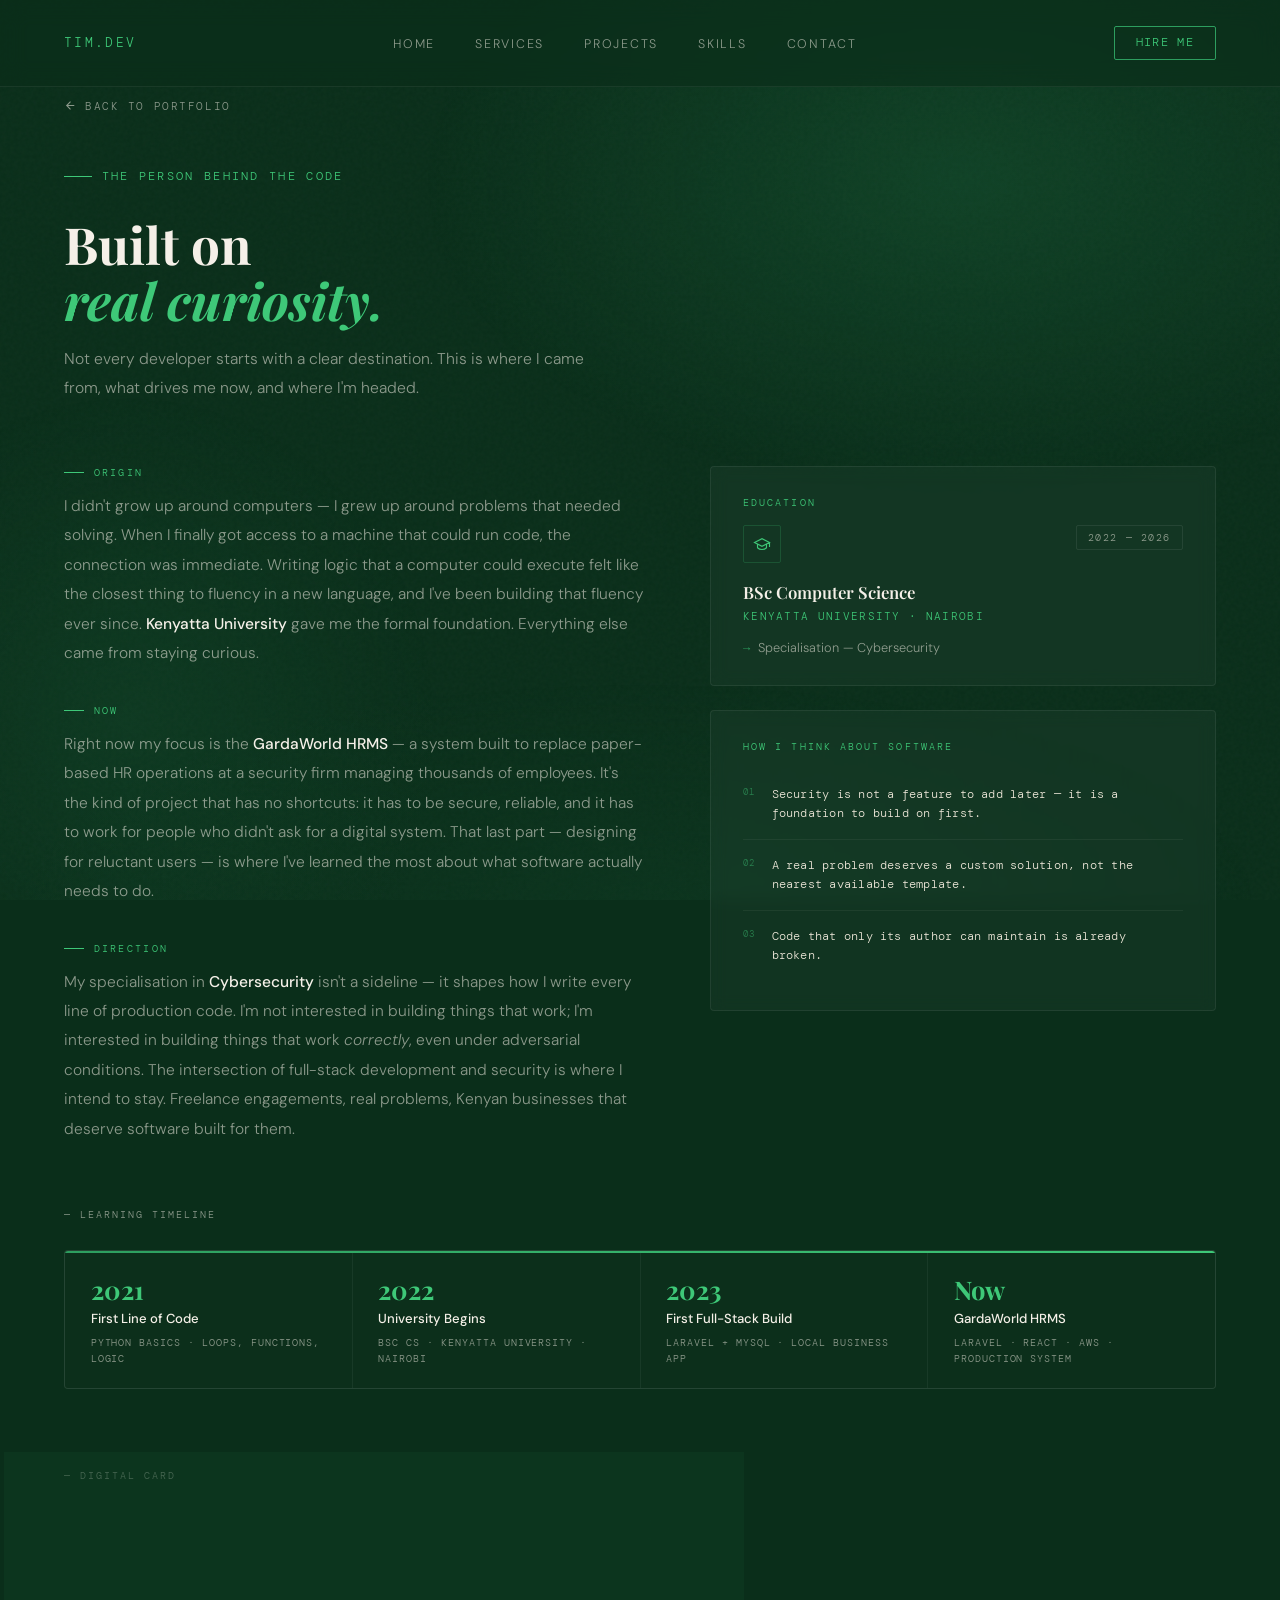
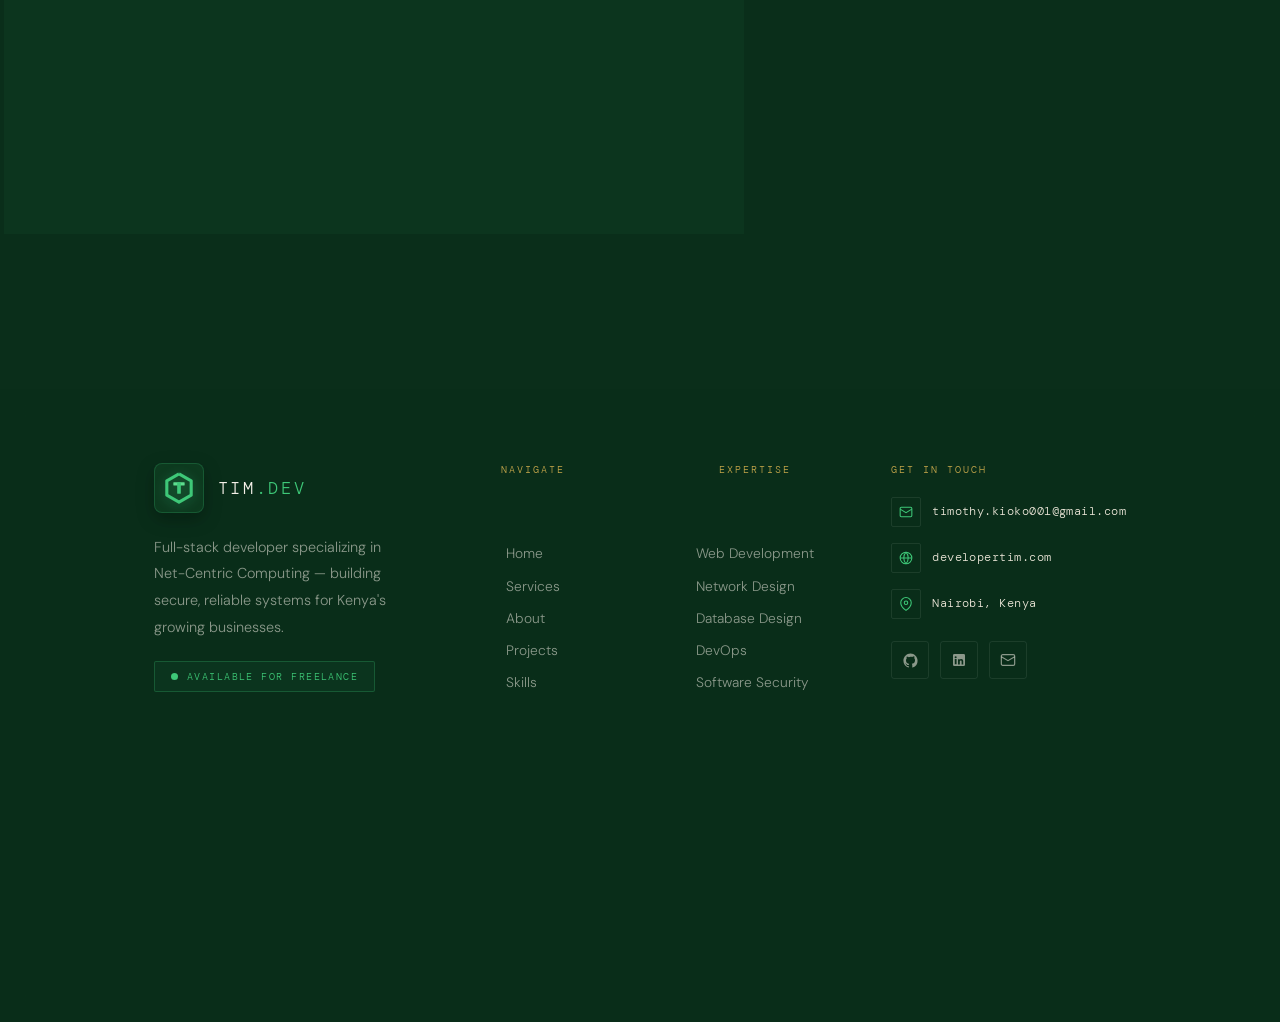
==== commit 3a7a6c94: "UI finalosation" ====
--- a/about.html
+++ b/about.html
@@ -3,7 +3,7 @@
 <head>
   <meta charset="UTF-8" />
   <meta name="viewport" content="width=device-width, initial-scale=1.0"/>
-  <title>About — Timothy K. Mule</title>
+  <title>TIM.DEV</title>
   <link href="https://fonts.googleapis.com/css2?family=Playfair+Display:wght@400;600;700&family=DM+Sans:wght@300;400;500&family=DM+Mono:wght@400;500&display=swap" rel="stylesheet"/>
   <link rel="stylesheet" href="style.css"/>
   <link rel="stylesheet" href="footer.css"/>
--- a/footer.css
+++ b/footer.css
@@ -49,7 +49,7 @@
   background-repeat: repeat;
   mask-image: linear-gradient(to bottom, transparent, black 32%, black);
   -webkit-mask-image: linear-gradient(to bottom, transparent, black 32%, black);
-  animation: footerDrift 90s linear infinite;
+  animation: footerDrift 30s linear infinite;
 }
 
 /* Each layer drifts a full tile in a unique direction, so the parallax
@@ -369,14 +369,13 @@
   letter-spacing: 0.02em;
   color: transparent;
   -webkit-text-stroke: 1px rgba(61,200,120,0.14);
-  text-stroke: 1px rgba(61,200,120,0.14);
+  text-wrap-style: 2px rgba(61,200,120,0.14);
   user-select: none;
   white-space: nowrap;
 }
 .footer-wordmark-text span {
   font-style: italic;
   -webkit-text-stroke: 1px rgba(200,168,75,0.18);
-  text-stroke: 1px rgba(200,168,75,0.18);
 }
 
 /* ── BOTTOM BAR ── */
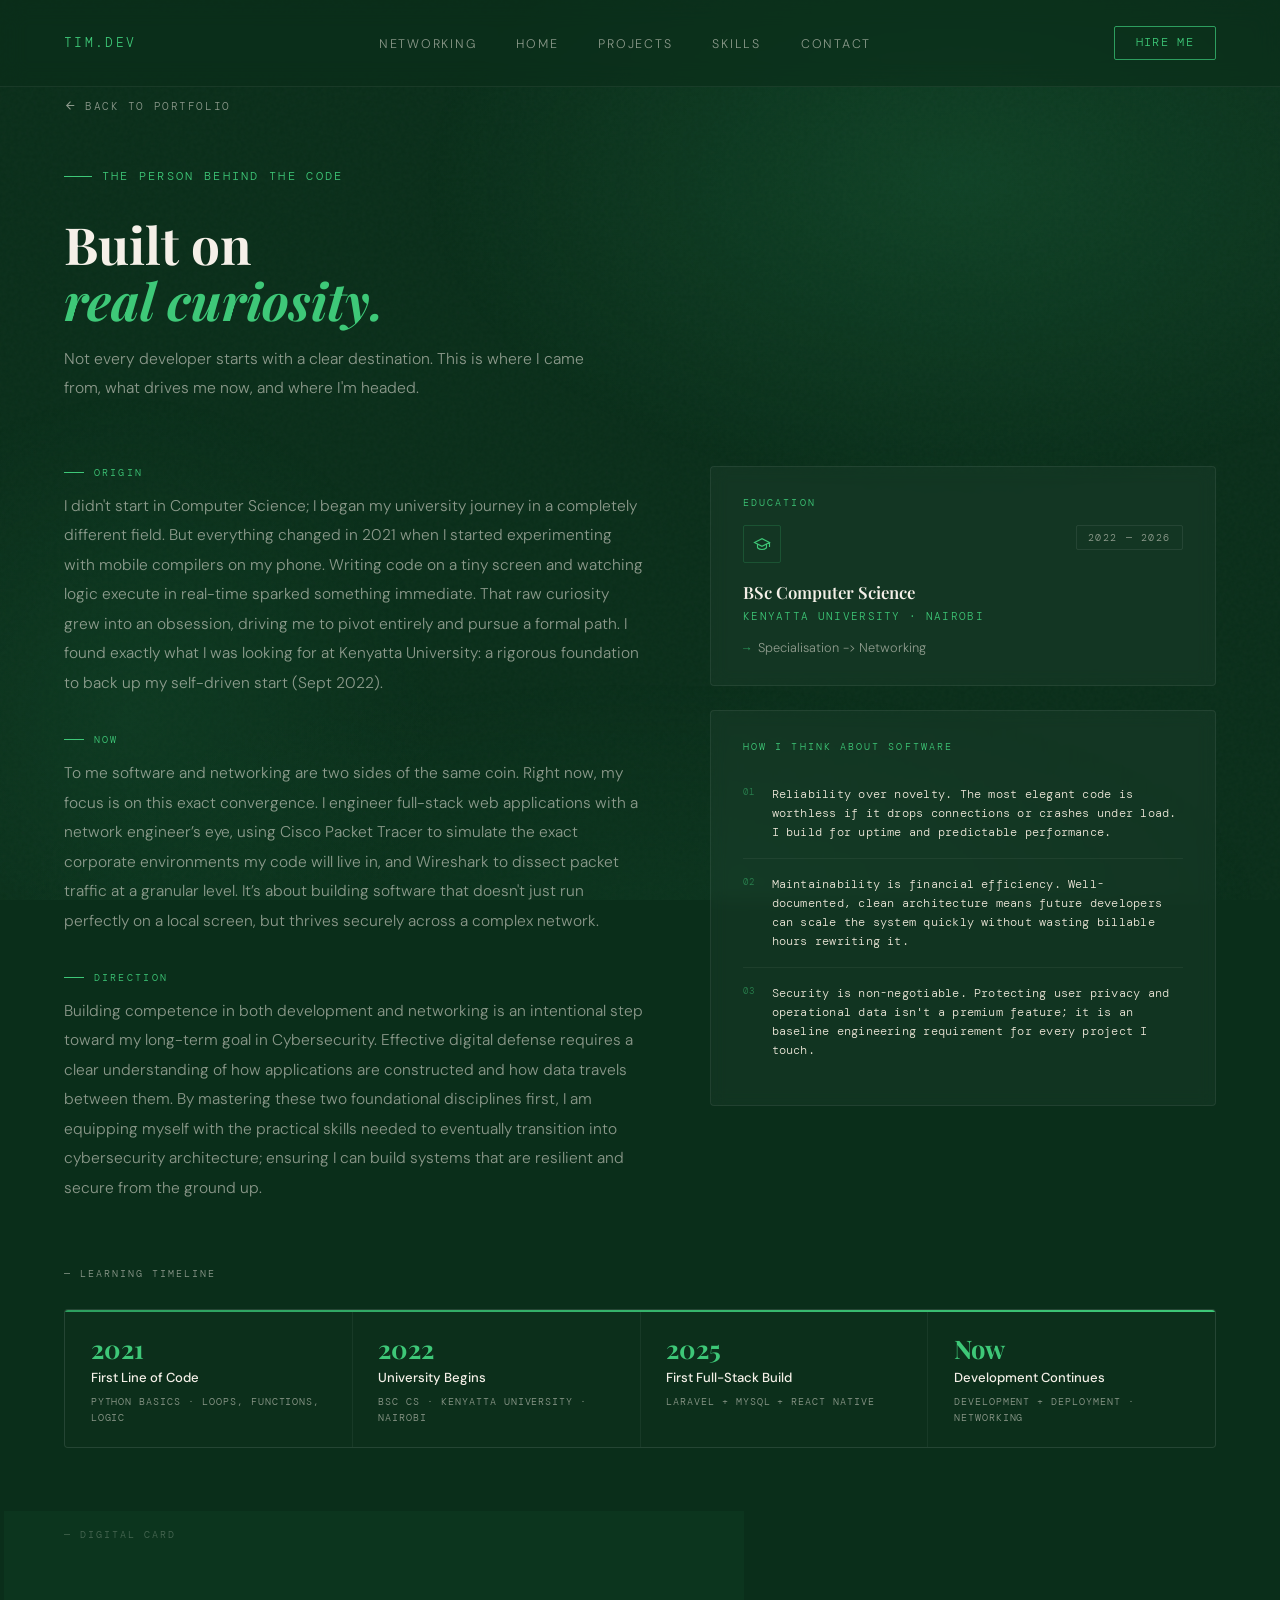
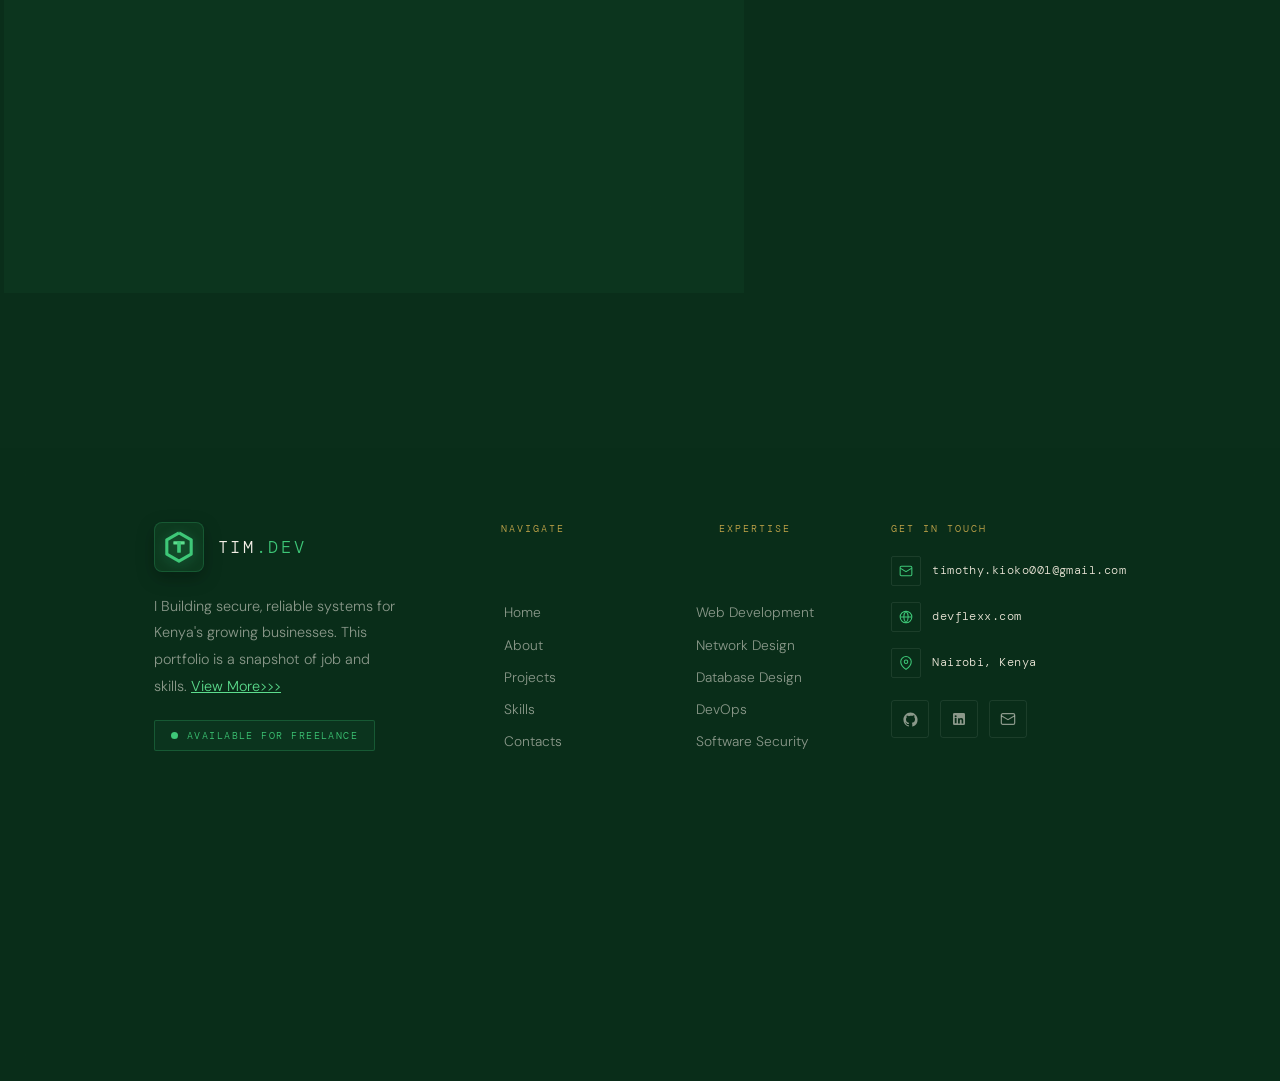
==== commit 2114018e: "feat: add networking project functionality with fetch, render, and filter - Implemented a new JavaSc" ====
--- a/about.html
+++ b/about.html
@@ -17,8 +17,8 @@
   <nav>
     <div class="nav-logo">TIM.dev</div>
     <ul class="nav-links">
+      <li><a href="network.html">Networking</a></li>
       <li><a href="index.html">Home</a></li>
-      <li><a href="index.html#services">Services</a></li>
       <li><a href="projects.html">Projects</a></li>
       <li><a href="skills.html">Skills</a></li>
       <li><a href="contacts.html">Contact</a></li>
@@ -34,17 +34,15 @@
 <!-- MOBILE MENU -->
  <div class="nav-mobile" id="navMobile">
   <ul class="nav-mobile-links">
+    <li ><a href="network.html" onclick="closeMobileNav()">Networking</a></li>
     <li><a href="index.html" onclick="closeMobileNav()">Home</a></li>
-    <li ><a href="index.html#services" onclick="closeMobileNav()">Services</a></li>
     <li><a href="projects.html" onclick="closeMobileNav()">Projects</a></li>
     <li><a href="skills.html" onclick="closeMobileNav()">Skills</a></li>
     <li><a href="contacts.html" onclick="closeMobileNav()">Contact</a></li>
   </ul>
   <a href="mailto:timothy.kioko001@gmail.com" class="nav-cta" style="display:inline-flex;">Hire Me</a>
   </div>
-  </nav><!-- ═══════════════════════════════════════ -->
-  <!--              ABOUT SECTION             -->
-  <!-- ═══════════════════════════════════════ -->
+  </nav>
    
   <section class="about-section" id="about">
 
@@ -74,35 +72,35 @@
         <div class="story-block fade-up delay-1">
           <div class="story-marker">Origin</div>
           <p class="story-text">
-            I didn't grow up around computers — I grew up around problems that needed solving.
-            When I finally got access to a machine that could run code, the connection was immediate.
-            Writing logic that a computer could execute felt like the closest thing to fluency in a new language,
-            and I've been building that fluency ever since. <strong>Kenyatta University</strong> gave me
-            the formal foundation. Everything else came from staying curious.
+              I didn't start in Computer Science; I began my university journey in a completely different field. 
+              But everything changed in 2021 when I started experimenting with mobile compilers on my phone. 
+              Writing code on a tiny screen and watching logic execute in real-time sparked something immediate. 
+              That raw curiosity grew into an obsession, driving me to pivot entirely and pursue a formal path. 
+              I found exactly what I was looking for at Kenyatta University: a rigorous foundation to back up my self-driven start (Sept 2022).
           </p>
         </div>
 
         <div class="story-block fade-up delay-2">
           <div class="story-marker">Now</div>
           <p class="story-text">
-            Right now my focus is the <strong>GardaWorld HRMS</strong> — a system built to replace
-            paper-based HR operations at a security firm managing thousands of employees.
-            It's the kind of project that has no shortcuts: it has to be secure, reliable,
-            and it has to work for people who didn't ask for a digital system.
-            That last part — designing for reluctant users — is where I've learned the most
-            about what software actually needs to do.
+              To me software and networking are two sides of the same coin. Right now, my focus is on this exact 
+              convergence. I engineer full-stack web applications with a network engineer’s eye, 
+              using Cisco Packet Tracer to simulate the exact corporate environments my code will 
+              live in, and Wireshark to dissect packet traffic at a granular level. It’s about 
+              building software that doesn't just run perfectly on a local screen, but thrives 
+              securely across a complex network.
           </p>
         </div>
 
         <div class="story-block fade-up delay-3">
           <div class="story-marker">Direction</div>
           <p class="story-text">
-            My specialisation in <strong>Cybersecurity</strong> isn't a sideline — it shapes
-            how I write every line of production code. I'm not interested in building things
-            that work; I'm interested in building things that work <em>correctly</em>, even under
-            adversarial conditions. The intersection of full-stack development and security
-            is where I intend to stay. Freelance engagements, real problems, Kenyan businesses
-            that deserve software built for them.
+              Building competence in both development and networking is an intentional step 
+              toward my long-term goal in Cybersecurity. Effective digital defense requires a clear 
+              understanding of how applications are constructed and how data travels between 
+              them. By mastering these two foundational disciplines first, I am equipping myself with 
+              the practical skills needed to eventually transition into cybersecurity architecture; ensuring 
+              I can build systems that are resilient and secure from the ground up.
           </p>
         </div>
 
@@ -125,7 +123,7 @@
           </div>
           <div class="edu-degree">BSc Computer Science</div>
           <div class="edu-school">Kenyatta University · Nairobi</div>
-          <div class="edu-spec">Specialisation — Cybersecurity</div>
+          <div class="edu-spec">Specialisation -> Networking</div>
         </div>
 
         <!-- VALUES CARD -->
@@ -134,15 +132,15 @@
           <ul class="values-list">
             <li class="value-item">
               <span class="value-number">01</span>
-              <span class="value-text">Security is not a feature to add later — it is a foundation to build on first.</span>
+              <span class="value-text">Reliability over novelty. The most elegant code is worthless if it drops connections or crashes under load. I build for uptime and predictable performance.</span>
             </li>
             <li class="value-item">
               <span class="value-number">02</span>
-              <span class="value-text">A real problem deserves a custom solution, not the nearest available template.</span>
+              <span class="value-text">Maintainability is financial efficiency. Well-documented, clean architecture means future developers can scale the system quickly without wasting billable hours rewriting it.</span>
             </li>
             <li class="value-item">
               <span class="value-number">03</span>
-              <span class="value-text">Code that only its author can maintain is already broken.</span>
+              <span class="value-text">Security is non-negotiable. Protecting user privacy and operational data isn't a premium feature; it is an baseline engineering requirement for every project I touch.</span>
             </li>
           </ul>
         </div>
@@ -169,15 +167,15 @@
         </div>
 
         <div class="timeline-node">
-          <div class="timeline-year">2023</div>
+          <div class="timeline-year">2025</div>
           <div class="timeline-event">First Full-Stack Build</div>
-          <div class="timeline-desc">Laravel + MySQL · Local business app</div>
+          <div class="timeline-desc">Laravel + MySQL + React Native</div>
         </div>
 
         <div class="timeline-node">
           <div class="timeline-year">Now</div>
-          <div class="timeline-event">GardaWorld HRMS</div>
-          <div class="timeline-desc">Laravel · React · AWS · Production system</div>
+          <div class="timeline-event">Development Continues</div>
+          <div class="timeline-desc">Development + Deployment · Networking</div>
         </div>
 
       </div>
@@ -211,7 +209,7 @@
         <!-- INFO -->
         <div class="biz-info-col">
           <div class="biz-name">Timothy K. <span>M.</span></div>
-          <div class="biz-role">Full-Stack Developer · Cybersecurity</div>
+          <div class="biz-role">Full-Stack Developer · Networking</div>
           <div class="biz-divider"></div>
           <div class="biz-contacts">
             <a href="mailto:timothy.kioko001@gmail.com" class="biz-contact-line">
@@ -229,11 +227,11 @@
               </svg>
               <span class="biz-contact-text">linkedin.com/timothy-kioko</span>
             </a>
-            <a href="https://github.com/flexxkid" target="_blank" class="biz-contact-line">
+            <a href="github.html" target="_blank" class="biz-contact-line">
               <svg class="biz-contact-icon" width="13" height="13" viewBox="0 0 24 24" fill="none" stroke="currentColor" stroke-width="1.8">
                 <path d="M9 19c-5 1.5-5-2.5-7-3m14 6v-3.87a3.37 3.37 0 00-.94-2.61c3.14-.35 6.44-1.54 6.44-7A5.44 5.44 0 0020 4.77 5.07 5.07 0 0019.91 1S18.73.65 16 2.48a13.38 13.38 0 00-7 0C6.27.65 5.09 1 5.09 1A5.07 5.07 0 005 4.77a5.44 5.44 0 00-1.5 3.78c0 5.42 3.3 6.61 6.44 7A3.37 3.37 0 009 18.13V22"/>
               </svg>
-              <span class="biz-contact-text">github.com/flexxkid</span>
+              <span class="biz-contact-text">github.com</span>
             </a>
           </div>
           <div class="biz-uni-line">
@@ -443,7 +441,7 @@
     </div><!-- /biz-card-wrapper -->
 
   </section><!-- /about-section -->
-          <!-- ════════════════════ FOOTER ════════════════════ -->
+
   <footer class="site-footer">
     <div class="footer-inner">
 
@@ -452,14 +450,11 @@
         <!-- BRAND -->
         <div class="footer-brand reveal">
           <a href="index.html#top" class="footer-logo" aria-label="TIM.dev home">
-            <!-- Recreated logo mark: hexagon ring + interlocking spool core -->
             <span class="footer-logo-tile">
               <svg class="footer-logo-mark" viewBox="0 0 120 120" fill="none" xmlns="http://www.w3.org/2000/svg" aria-hidden="true">
-                <!-- thick hexagon ring (matches logo's outer band) -->
                 <path class="logo-hex"
                   d="M60 10 L103 34.5 L103 85.5 L60 110 L17 85.5 L17 34.5 Z"
                   stroke="#3ec878" stroke-width="11" stroke-linejoin="round"/>
-                <!-- interlocking core: top bar + vertical spool (the 'T') -->
                 <g class="logo-core">
                   <rect x="40" y="40" width="40" height="11" rx="1.5" fill="#5dde8e"/>
                   <rect x="53.5" y="40" width="13" height="40" rx="1.5" fill="#3ec878"/>
@@ -470,8 +465,8 @@
           </a>
 
           <p class="footer-tagline">
-            Full-stack developer specializing in Net-Centric Computing — building
-            secure, reliable systems for Kenya's growing businesses.
+            I Building
+            secure, reliable systems for Kenya's growing businesses. This portfolio is a snapshot of job and skills.  <a style="color: #5dde8e;" href="github.html">View More>>></a> 
           </p>
 
           <div class="footer-status">
@@ -484,11 +479,11 @@
         <nav class="footer-col reveal d-1" aria-label="Footer navigation">
           <div class="footer-col-title">Navigate</div>
           <ul class="footer-links">
-            <li><a href="index.html#top">Home</a></li>
-            <li><a href="index.html#services">Services</a></li>
+            <li><a href="index.html">Home</a></li>
             <li><a href="about.html">About</a></li>
             <li><a href="projects.html">Projects</a></li>
             <li><a href="skills.html">Skills</a></li>
+            <li><a href="contacts.html">Contacts</a></li>
           </ul>
         </nav>
 
@@ -518,14 +513,14 @@
             <span class="footer-contact-text">timothy.kioko001@gmail.com</span>
           </a>
 
-          <a href="https://developertim.com" target="_blank" rel="noopener" class="footer-contact-row">
+          <a href="index.html" target="_blank" rel="noopener" class="footer-contact-row">
             <span class="footer-contact-icon">
               <svg width="14" height="14" viewBox="0 0 24 24" fill="none" stroke="currentColor" stroke-width="1.8">
                 <circle cx="12" cy="12" r="10"/>
                 <path d="M2 12h20M12 2a15 15 0 010 20M12 2a15 15 0 000 20"/>
               </svg>
             </span>
-            <span class="footer-contact-text">developertim.com</span>
+            <span class="footer-contact-text">devflexx.com</span>
           </a>
 
           <div class="footer-contact-row" style="cursor:default;">
@@ -540,12 +535,12 @@
 
           <!-- SOCIALS -->
           <div class="footer-socials">
-            <a href="https://github.com/flexxkid" target="_blank" rel="noopener" class="footer-social" aria-label="GitHub">
+            <a href="github.html" class="footer-social" aria-label="GitHub">
               <svg width="17" height="17" viewBox="0 0 24 24" fill="currentColor">
                 <path d="M12 2C6.48 2 2 6.58 2 12.25c0 4.53 2.87 8.37 6.84 9.73.5.1.68-.22.68-.49 0-.24-.01-.88-.01-1.73-2.78.62-3.37-1.37-3.37-1.37-.45-1.18-1.11-1.49-1.11-1.49-.91-.64.07-.62.07-.62 1 .07 1.53 1.06 1.53 1.06.89 1.56 2.34 1.11 2.91.85.09-.66.35-1.11.63-1.37-2.22-.26-4.55-1.14-4.55-5.07 0-1.12.39-2.03 1.03-2.75-.1-.26-.45-1.3.1-2.71 0 0 .84-.27 2.75 1.05A9.4 9.4 0 0112 6.84c.85 0 1.71.12 2.51.34 1.91-1.32 2.75-1.05 2.75-1.05.55 1.41.2 2.45.1 2.71.64.72 1.03 1.63 1.03 2.75 0 3.94-2.34 4.81-4.57 5.06.36.32.68.94.68 1.9 0 1.37-.01 2.47-.01 2.81 0 .27.18.6.69.49A10.02 10.02 0 0022 12.25C22 6.58 17.52 2 12 2z"/>
               </svg>
             </a>
-            <a href="https://www.linkedin.com" target="_blank" rel="noopener" class="footer-social" aria-label="LinkedIn">
+            <a href="https://www.linkedin.com/in/timothy-kioko-11363718b" target="_blank" rel="noopener" class="footer-social" aria-label="LinkedIn">
               <svg width="16" height="16" viewBox="0 0 24 24" fill="currentColor">
                 <path d="M19 3a2 2 0 012 2v14a2 2 0 01-2 2H5a2 2 0 01-2-2V5a2 2 0 012-2h14zM8.34 18.34V10.5H5.67v7.84h2.67zM7 9.34a1.55 1.55 0 100-3.1 1.55 1.55 0 000 3.1zm11.34 9V14c0-2.3-1.23-3.37-2.87-3.37-1.32 0-1.91.73-2.24 1.24v-1.06h-2.67v7.84h2.67v-4.38c0-.23.02-.46.09-.63.18-.46.6-.94 1.31-.94.92 0 1.29.7 1.29 1.73v4.22h2.67z"/>
               </svg>
@@ -570,9 +565,9 @@
 
     <!-- BOTTOM BAR -->
     <div class="footer-bottom">
-      <div class="footer-copy">© 2025 <span>Timothy K. Mule</span> — All rights reserved.</div>
+      <div class="footer-copy">© 2026 <span>Timothy K. Mule</span> --- All rights reserved.</div>
       <div class="footer-meta">
-        <span>Built with Laravel-grade discipline</span>
+        <span>Built with production-grade discipline</span>
         <span class="footer-meta-sep">·</span>
         <a href="#top" class="footer-totop">
           Back to top
@@ -583,7 +578,6 @@
       </div>
     </div>
   </footer>
-
   <script src="scripts.js"></script>
   <script>
     // ── INTERSECTION OBSERVER — scroll-triggered fade-up ──
